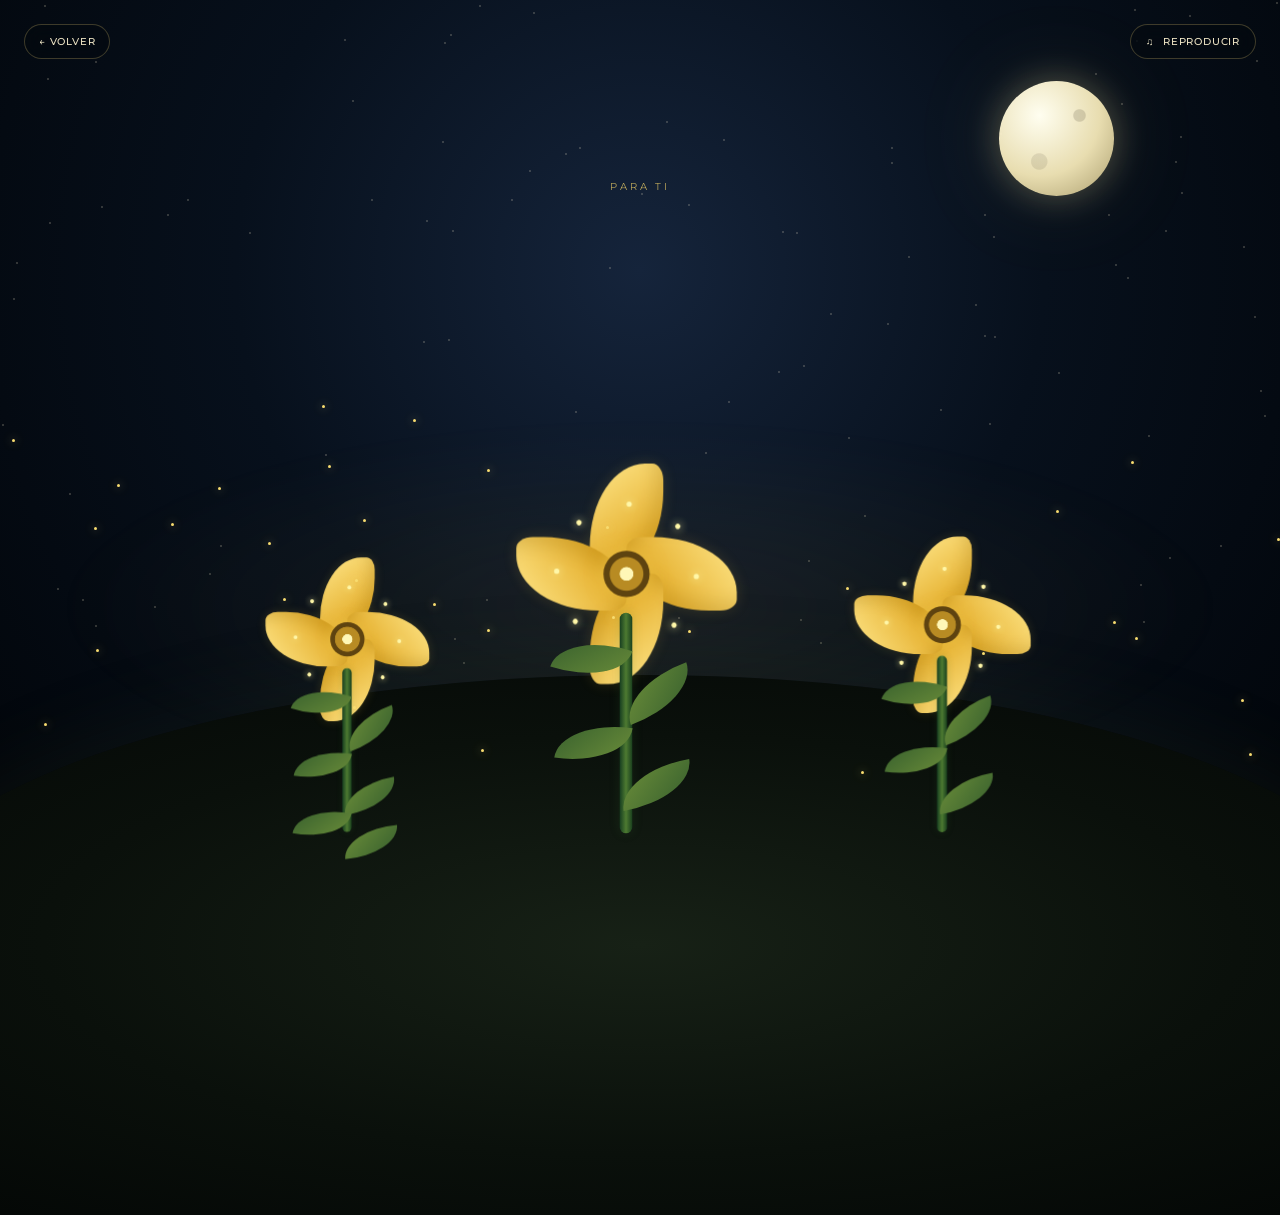
==== flower.html @ 6713e436 "vamos por todo" ====
<!DOCTYPE html>
<html lang="es">
<head>
  <meta charset="UTF-8">
  <meta name="viewport" content="width=device-width, initial-scale=1.0">
  <title>El jardín ✦</title>
  <link rel="stylesheet" href="css/main.css">
</head>
<body class="garden-page">
  <audio id="audio" src="sound/Stars.mp3" preload="auto"></audio>
  <div class="sky" aria-hidden="true">
    <div class="moon"><span></span></div>
    <div class="stars" id="stars"></div>
    <div class="shooting-stars" id="shootingStars"></div>
  </div>
  <div class="glow-haze"></div>
  <div class="particles" id="particles"></div>

  <button class="music-toggle" id="musicToggle" type="button" aria-label="Reproducir música">♫ <span>reproducir</span></button>
  <a class="back-button" href="index.html">← volver</a>

  <section class="message-layer" aria-live="polite">
    <p class="message-kicker" id="messageKicker">para ti</p>
    <div id="lyrics"></div>
  </section>

  <h1 class="titulo"> Bienvenda y ponte comoda.</h1>

  <div class="flowers">
    <div class="flower flower--1">
      <div class="flower__leafs flower__leafs--1">
        <div class="flower__leaf flower__leaf--1"></div><div class="flower__leaf flower__leaf--2"></div><div class="flower__leaf flower__leaf--3"></div><div class="flower__leaf flower__leaf--4"></div>
        <div class="flower__white-circle"></div>
        <div class="flower__light flower__light--1"></div><div class="flower__light flower__light--2"></div><div class="flower__light flower__light--3"></div><div class="flower__light flower__light--4"></div><div class="flower__light flower__light--5"></div><div class="flower__light flower__light--6"></div><div class="flower__light flower__light--7"></div><div class="flower__light flower__light--8"></div>
      </div>
      <div class="flower__line"><div class="flower__line__leaf flower__line__leaf--1"></div><div class="flower__line__leaf flower__line__leaf--2"></div><div class="flower__line__leaf flower__line__leaf--3"></div><div class="flower__line__leaf flower__line__leaf--4"></div><div class="flower__line__leaf flower__line__leaf--5"></div><div class="flower__line__leaf flower__line__leaf--6"></div></div>
    </div>
    <div class="flower flower--2">
      <div class="flower__leafs flower__leafs--2">
        <div class="flower__leaf flower__leaf--1"></div><div class="flower__leaf flower__leaf--2"></div><div class="flower__leaf flower__leaf--3"></div><div class="flower__leaf flower__leaf--4"></div><div class="flower__white-circle"></div>
        <div class="flower__light flower__light--1"></div><div class="flower__light flower__light--2"></div><div class="flower__light flower__light--3"></div><div class="flower__light flower__light--4"></div><div class="flower__light flower__light--5"></div><div class="flower__light flower__light--6"></div><div class="flower__light flower__light--7"></div><div class="flower__light flower__light--8"></div>
      </div>
      <div class="flower__line"><div class="flower__line__leaf flower__line__leaf--1"></div><div class="flower__line__leaf flower__line__leaf--2"></div><div class="flower__line__leaf flower__line__leaf--3"></div><div class="flower__line__leaf flower__line__leaf--4"></div></div>
    </div>
    <div class="flower flower--3">
      <div class="flower__leafs flower__leafs--3">
        <div class="flower__leaf flower__leaf--1"></div><div class="flower__leaf flower__leaf--2"></div><div class="flower__leaf flower__leaf--3"></div><div class="flower__leaf flower__leaf--4"></div><div class="flower__white-circle"></div>
        <div class="flower__light flower__light--1"></div><div class="flower__light flower__light--2"></div><div class="flower__light flower__light--3"></div><div class="flower__light flower__light--4"></div><div class="flower__light flower__light--5"></div><div class="flower__light flower__light--6"></div><div class="flower__light flower__light--7"></div><div class="flower__light flower__light--8"></div>
      </div>
      <div class="flower__line"><div class="flower__line__leaf flower__line__leaf--1"></div><div class="flower__line__leaf flower__line__leaf--2"></div><div class="flower__line__leaf flower__line__leaf--3"></div><div class="flower__line__leaf flower__line__leaf--4"></div></div>
    </div>
  </div>

  <div class="ground"></div>
  <div class="ending" id="ending"><span>¿Pensaste que ya había terminado?</span><strong>Todavía falta una cosa.</strong><button id="restart" type="button">volver a vivirlo ✦</button></div>
  <div class="ending" id="ending"><span>Volver al inicio</span><button id="restart" type="button" href="index.html">volver al inicio ✦</button></div>
  <script src="js/anim.js"></script>
</body>
</html>
---- css/main.css ----
@import url('https://fonts.googleapis.com/css2?family=Cormorant+Garamond:wght@400;500;600&family=Montserrat:wght@300;400;500;600&display=swap');

*{box-sizing:border-box}html,body{margin:0;min-height:100%;font-family:Montserrat,sans-serif}body{overflow:hidden}a{text-decoration:none}

/* Entrada */
.landing{min-height:100vh;display:grid;place-items:center;background:radial-gradient(circle at 50% 45%,#17243c 0,#090f1d 38%,#03060d 78%);color:#f8f4df;position:relative;overflow:hidden}.landing:before{content:"";position:absolute;inset:-20%;background:radial-gradient(circle,rgba(255,216,101,.09),transparent 32%);animation:breath 7s ease-in-out infinite}.landing-stars{position:absolute;inset:0}.landing-stars i{position:absolute;width:2px;height:2px;border-radius:50%;background:#fff7c8;opacity:.15;animation:twinkle 3s ease-in-out infinite}.landing-card{position:relative;text-align:center;padding:50px 32px;max-width:700px;z-index:2}.eyebrow{letter-spacing:.32em;font-size:11px;color:#e8ca70;margin:0 0 22px}.landing h1{font:500 clamp(80px,14vw,150px)/.8 'Cormorant Garamond',serif;margin:0 0 25px;text-shadow:0 0 40px rgba(255,218,113,.12)}.landing h1 span{color:#e6c45d}.landing-copy{font:400 18px/1.8 'Cormorant Garamond',serif;color:#d7d7d2;margin:0 0 36px}.start-button{display:inline-flex;gap:30px;align-items:center;padding:15px 22px;border:1px solid rgba(238,209,112,.4);border-radius:999px;color:#fff7dc;background:rgba(255,255,255,.035);backdrop-filter:blur(10px);transition:.35s}.start-button:hover{transform:translateY(-3px);border-color:#eed170;box-shadow:0 12px 45px rgba(235,194,82,.15)}.arrow{font-size:20px}.hint{font-size:10px;letter-spacing:.15em;color:#7f8798;margin-top:22px}

/* Jardín */
.garden-page{background:#02060b;color:#fff;position:relative;min-height:100vh}.sky{position:absolute;inset:0;background:radial-gradient(circle at 50% 30%,#15243b 0,#07101c 45%,#010408 100%);overflow:hidden}.moon{position:absolute;width:115px;height:115px;right:13%;top:9%;border-radius:50%;background:radial-gradient(circle at 35% 30%,#fffef0,#e8ddb0 55%,#a99c6c);box-shadow:0 0 35px rgba(244,230,163,.3),0 0 100px rgba(242,216,121,.12)}.moon:after{content:"";position:absolute;inset:0;border-radius:50%;background:radial-gradient(circle at 70% 30%,rgba(70,63,44,.18) 0 5%,transparent 6%),radial-gradient(circle at 35% 70%,rgba(70,63,44,.12) 0 7%,transparent 8%)}.stars{position:absolute;inset:0}.stars i{position:absolute;width:2px;height:2px;border-radius:50%;background:#fff9d8;opacity:.25;animation:twinkle var(--twinkle) ease-in-out infinite}.shooting-stars i{position:absolute;width:100px;height:1px;background:linear-gradient(90deg,transparent,#fff6c4,transparent);transform:rotate(35deg);animation:shoot 1.4s ease-out forwards}.glow-haze{position:absolute;left:0;right:0;bottom:10%;height:45%;background:radial-gradient(ellipse at center,rgba(229,188,70,.08),transparent 65%);filter:blur(12px);pointer-events:none}.ground{position:absolute;bottom:-35vh;left:-10%;width:120%;height:60vh;border-radius:50% 50% 0 0;background:radial-gradient(ellipse at center,#172116 0,#0a100b 55%,#030605 100%);box-shadow:0 -20px 80px rgba(110,132,56,.08)}

.flowers{position:absolute;left:50%;bottom:8vh;width:min(900px,100vw);height:62vh;transform:translateX(-50%);z-index:4}.flower{position:absolute;bottom:0;width:170px;height:330px;transform-origin:bottom center;animation:sway 5s ease-in-out infinite}.flower--1{left:8%;transform:scale(.78);animation-delay:-1.5s}.flower--2{left:39%;transform:scale(1.05);z-index:2}.flower--3{right:7%;transform:scale(.84);animation-delay:-3s}.flower__leafs{position:absolute;top:20px;left:50%;width:135px;height:135px;transform:translateX(-50%);animation:bloom 2.8s cubic-bezier(.2,.9,.3,1) both}.flower__leaf{position:absolute;left:50%;top:50%;width:70px;height:105px;background:linear-gradient(145deg,#ffe78b,#e4ad29 75%);border-radius:75% 15% 75% 15%;transform-origin:bottom center;box-shadow:inset -8px -10px 15px rgba(114,75,0,.14),0 0 14px rgba(244,201,72,.15)}.flower__leaf--1{transform:translate(-50%,-100%) rotate(0)}.flower__leaf--2{transform:translate(-50%,-100%) rotate(90deg)}.flower__leaf--3{transform:translate(-50%,-100%) rotate(180deg)}.flower__leaf--4{transform:translate(-50%,-100%) rotate(270deg)}.flower__white-circle{position:absolute;left:50%;top:50%;width:44px;height:44px;transform:translate(-50%,-50%);border-radius:50%;background:radial-gradient(circle,#fff7b7 0 20%,#b88b23 22% 50%,#5e4310 53%);box-shadow:0 0 16px rgba(255,222,100,.5)}.flower__light{position:absolute;left:50%;top:50%;width:5px;height:5px;border-radius:50%;background:#fff7a8;box-shadow:0 0 8px #fff1a0;transform-origin:0 0}.flower__light--1{transform:rotate(0) translateX(64px)}.flower__light--2{transform:rotate(45deg) translateX(64px)}.flower__light--3{transform:rotate(90deg) translateX(64px)}.flower__light--4{transform:rotate(135deg) translateX(64px)}.flower__light--5{transform:rotate(180deg) translateX(64px)}.flower__light--6{transform:rotate(225deg) translateX(64px)}.flower__light--7{transform:rotate(270deg) translateX(64px)}.flower__light--8{transform:rotate(315deg) translateX(64px)}.flower__line{position:absolute;left:50%;top:125px;width:12px;height:210px;transform:translateX(-50%);border-radius:20px;background:linear-gradient(90deg,#173e20,#4d7a31,#1a401e);box-shadow:0 0 10px rgba(53,110,42,.18)}.flower__line__leaf{position:absolute;width:70px;height:38px;background:linear-gradient(135deg,#355e2d,#6d8f3a);border-radius:100% 0 100% 0}.flower__line__leaf--1{top:25px;right:4px;transform:rotate(18deg)}.flower__line__leaf--2{top:58px;left:2px;transform:rotate(160deg)}.flower__line__leaf--3{top:105px;right:2px;transform:rotate(8deg)}.flower__line__leaf--4{top:145px;left:0;transform:rotate(170deg)}.flower__line__leaf--5{top:180px;right:3px;transform:rotate(10deg)}.flower__line__leaf--6{top:204px;left:2px;transform:rotate(175deg)}

.message-layer{position:absolute;left:50%;top:20%;transform:translateX(-50%);width:min(800px,90vw);text-align:center;z-index:8;pointer-events:none}.message-kicker{font-size:10px;letter-spacing:.28em;text-transform:uppercase;color:#e5c865;margin:0 0 14px;opacity:.8}#lyrics{font:500 clamp(28px,4vw,50px)/1.15 'Cormorant Garamond',serif;color:#fff8dd;text-shadow:0 4px 35px rgba(0,0,0,.8);transition:opacity .2s,transform .2s}.titulo{position:absolute;z-index:8;left:50%;top:8%;transform:translateX(-50%);font:500 clamp(24px,4vw,44px)/1.1 'Cormorant Garamond',serif;color:#f9e8a1;opacity:1;animation:titleOut 3s 9s forwards;text-align:center;width:90%;text-shadow:0 0 30px rgba(239,197,81,.15)}.music-toggle,.back-button{position:absolute;z-index:20;border:1px solid rgba(239,211,122,.25);background:rgba(4,8,13,.4);color:#eee5c5;backdrop-filter:blur(10px);font:500 10px Montserrat,sans-serif;letter-spacing:.08em;text-transform:uppercase}.music-toggle{right:24px;top:24px;border-radius:999px;padding:10px 15px;cursor:pointer}.music-toggle span{margin-left:5px}.back-button{left:24px;top:24px;border-radius:999px;padding:10px 14px}.particles{position:absolute;inset:0;z-index:5;pointer-events:none}.particles i{position:absolute;width:3px;height:3px;border-radius:50%;background:#f8dc70;box-shadow:0 0 8px rgba(255,223,113,.7);animation:floatUp var(--duration) linear infinite}.ending{position:absolute;inset:0;z-index:30;display:flex;flex-direction:column;justify-content:center;align-items:center;text-align:center;background:rgba(1,4,7,.88);backdrop-filter:blur(7px);opacity:0;visibility:hidden;transition:1s}.ending.show{opacity:1;visibility:visible}.ending span{font:400 clamp(24px,4vw,42px) 'Cormorant Garamond',serif;color:#dedbc9}.ending strong{font:500 clamp(30px,5vw,56px) 'Cormorant Garamond',serif;color:#f0d06a;margin-top:12px}.ending button{margin-top:30px;padding:13px 20px;border:1px solid rgba(240,208,106,.4);border-radius:999px;background:transparent;color:#f4edcf;cursor:pointer}

@keyframes twinkle{0%,100%{opacity:.12;transform:scale(.8)}50%{opacity:.9;transform:scale(1.4)}}@keyframes breath{0%,100%{transform:scale(.9);opacity:.6}50%{transform:scale(1.1);opacity:1}}@keyframes bloom{0%{opacity:0;transform:translateX(-50%) scale(.05) rotate(-20deg)}70%{transform:translateX(-50%) scale(1.08) rotate(4deg)}100%{opacity:1;transform:translateX(-50%) scale(1) rotate(0)}}@keyframes sway{0%,100%{rotate:-1deg}50%{rotate:1.5deg}}@keyframes floatUp{0%{transform:translate3d(0,30px,0);opacity:0}15%{opacity:.7}100%{transform:translate3d(var(--drift),-45vh,0);opacity:0}}@keyframes shoot{0%{opacity:0;transform:translate(0,0) rotate(35deg)}20%{opacity:1}100%{opacity:0;transform:translate(-180px,150px) rotate(35deg)}}@keyframes titleOut{to{opacity:0;transform:translate(-50%,-12px)}}
@media(max-width:650px){.moon{width:75px;height:75px;right:10%;top:10%}.flowers{bottom:5vh;height:55vh}.flower{width:120px;height:270px}.flower--1{left:-4%;transform:scale(.65)}.flower--2{left:32%;transform:scale(.82)}.flower--3{right:-6%;transform:scale(.68)}.flower__leafs{transform:translateX(-50%) scale(.8)}.flower__line{top:115px;height:170px}.message-layer{top:25%}.music-toggle span{display:none}.back-button{left:12px;top:14px}.music-toggle{right:12px;top:14px}.titulo{top:12%;font-size:26px}}
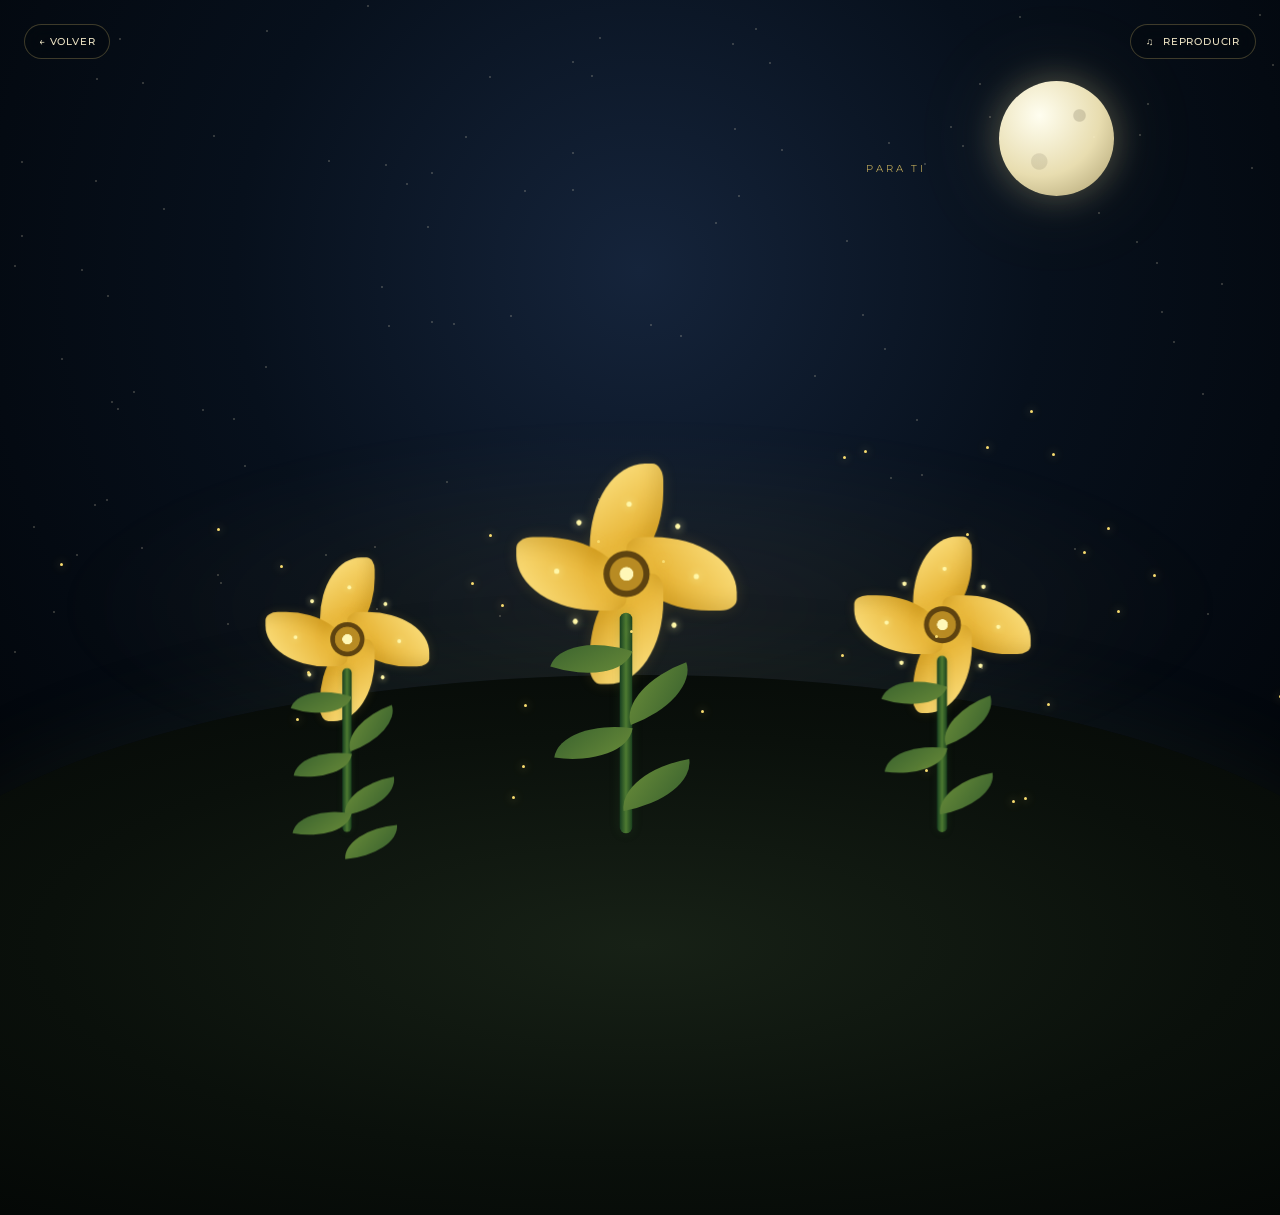
==== commit c910f4f4: "vamos 1.1" ====
--- a/flower.html
+++ b/flower.html
@@ -54,6 +54,7 @@
   <div class="ground"></div>
   <div class="ending" id="ending"><span>¿Pensaste que ya había terminado?</span><strong>Todavía falta una cosa.</strong><button id="restart" type="button">volver a vivirlo ✦</button></div>
   <div class="ending" id="ending"><span>Volver al inicio</span><button id="restart" type="button" href="index.html">volver al inicio ✦</button></div>
+  <div class="ending" id="ending"><span>Siguiente</span><button id="restart" type="button" href="index.html">siguiente ✦ </button></div>
   <script src="js/anim.js"></script>
 </body>
 </html>
--- a/css/main.css
+++ b/css/main.css
@@ -3,14 +3,90 @@
 *{box-sizing:border-box}html,body{margin:0;min-height:100%;font-family:Montserrat,sans-serif}body{overflow:hidden}a{text-decoration:none}
 
 /* Entrada */
-.landing{min-height:100vh;display:grid;place-items:center;background:radial-gradient(circle at 50% 45%,#17243c 0,#090f1d 38%,#03060d 78%);color:#f8f4df;position:relative;overflow:hidden}.landing:before{content:"";position:absolute;inset:-20%;background:radial-gradient(circle,rgba(255,216,101,.09),transparent 32%);animation:breath 7s ease-in-out infinite}.landing-stars{position:absolute;inset:0}.landing-stars i{position:absolute;width:2px;height:2px;border-radius:50%;background:#fff7c8;opacity:.15;animation:twinkle 3s ease-in-out infinite}.landing-card{position:relative;text-align:center;padding:50px 32px;max-width:700px;z-index:2}.eyebrow{letter-spacing:.32em;font-size:11px;color:#e8ca70;margin:0 0 22px}.landing h1{font:500 clamp(80px,14vw,150px)/.8 'Cormorant Garamond',serif;margin:0 0 25px;text-shadow:0 0 40px rgba(255,218,113,.12)}.landing h1 span{color:#e6c45d}.landing-copy{font:400 18px/1.8 'Cormorant Garamond',serif;color:#d7d7d2;margin:0 0 36px}.start-button{display:inline-flex;gap:30px;align-items:center;padding:15px 22px;border:1px solid rgba(238,209,112,.4);border-radius:999px;color:#fff7dc;background:rgba(255,255,255,.035);backdrop-filter:blur(10px);transition:.35s}.start-button:hover{transform:translateY(-3px);border-color:#eed170;box-shadow:0 12px 45px rgba(235,194,82,.15)}.arrow{font-size:20px}.hint{font-size:10px;letter-spacing:.15em;color:#7f8798;margin-top:22px}
+.landing{min-height:100vh;display:grid;place-items:center;background:radial-gradient(circle at 50% 45%,#17243c 0,#090f1d 38%,#03060d 78%);color:#f8f4df;position:relative;overflow:hidden}
+.landing:before{content:"";position:absolute;inset:-20%;background:radial-gradient(circle,rgba(255,216,101,.09),transparent 32%);animation:breath 7s ease-in-out infinite}
+.landing-stars{position:absolute;inset:0}
+.landing-stars i{position:absolute;width:2px;height:2px;border-radius:50%;background:#fff7c8;opacity:.15;animation:twinkle 3s ease-in-out infinite}
+.landing-card{position:relative;text-align:center;padding:50px 32px;max-width:700px;z-index:2}.eyebrow{letter-spacing:.32em;font-size:11px;color:#e8ca70;margin:0 0 22px}
+.landing h1{font:500 clamp(80px,14vw,150px)/.8 'Cormorant Garamond',serif;margin:0 0 25px;text-shadow:0 0 40px rgba(255,218,113,.12)}
+.landing h1 span{color:#e6c45d}.landing-copy{font:400 18px/1.8 'Cormorant Garamond',serif;color:#d7d7d2;margin:0 0 36px}
+.start-button{display:inline-flex;gap:30px;align-items:center;padding:15px 22px;border:1px solid rgba(238,209,112,.4);border-radius:999px;color:#fff7dc;background:rgba(255,255,255,.035);backdrop-filter:blur(10px);transition:.35s}
+.start-button:hover{transform:translateY(-3px);border-color:#eed170;box-shadow:0 12px 45px rgba(235,194,82,.15)}
+.arrow{font-size:20px}
+.hint{font-size:10px;letter-spacing:.15em;color:#7f8798;margin-top:22px}
 
 /* Jardín */
-.garden-page{background:#02060b;color:#fff;position:relative;min-height:100vh}.sky{position:absolute;inset:0;background:radial-gradient(circle at 50% 30%,#15243b 0,#07101c 45%,#010408 100%);overflow:hidden}.moon{position:absolute;width:115px;height:115px;right:13%;top:9%;border-radius:50%;background:radial-gradient(circle at 35% 30%,#fffef0,#e8ddb0 55%,#a99c6c);box-shadow:0 0 35px rgba(244,230,163,.3),0 0 100px rgba(242,216,121,.12)}.moon:after{content:"";position:absolute;inset:0;border-radius:50%;background:radial-gradient(circle at 70% 30%,rgba(70,63,44,.18) 0 5%,transparent 6%),radial-gradient(circle at 35% 70%,rgba(70,63,44,.12) 0 7%,transparent 8%)}.stars{position:absolute;inset:0}.stars i{position:absolute;width:2px;height:2px;border-radius:50%;background:#fff9d8;opacity:.25;animation:twinkle var(--twinkle) ease-in-out infinite}.shooting-stars i{position:absolute;width:100px;height:1px;background:linear-gradient(90deg,transparent,#fff6c4,transparent);transform:rotate(35deg);animation:shoot 1.4s ease-out forwards}.glow-haze{position:absolute;left:0;right:0;bottom:10%;height:45%;background:radial-gradient(ellipse at center,rgba(229,188,70,.08),transparent 65%);filter:blur(12px);pointer-events:none}.ground{position:absolute;bottom:-35vh;left:-10%;width:120%;height:60vh;border-radius:50% 50% 0 0;background:radial-gradient(ellipse at center,#172116 0,#0a100b 55%,#030605 100%);box-shadow:0 -20px 80px rgba(110,132,56,.08)}
+.garden-page{background:#02060b;color:#fff;position:relative;min-height:100vh}
+.sky{position:absolute;inset:0;background:radial-gradient(circle at 50% 30%,#15243b 0,#07101c 45%,#010408 100%);overflow:hidden}
+.moon{position:absolute;width:115px;height:115px;right:13%;top:9%;border-radius:50%;background:radial-gradient(circle at 35% 30%,#fffef0,#e8ddb0 55%,#a99c6c);box-shadow:0 0 35px rgba(244,230,163,.3),0 0 100px rgba(242,216,121,.12)}
+.moon:after{content:"";position:absolute;inset:0;border-radius:50%;background:radial-gradient(circle at 70% 30%,rgba(70,63,44,.18) 0 5%,transparent 6%),radial-gradient(circle at 35% 70%,rgba(70,63,44,.12) 0 7%,transparent 8%)}
+.stars{position:absolute;inset:0}
+.stars i{position:absolute;width:2px;height:2px;border-radius:50%;background:#fff9d8;opacity:.25;animation:twinkle var(--twinkle) ease-in-out infinite}
+.shooting-stars i{position:absolute;width:100px;height:1px;background:linear-gradient(90deg,transparent,#fff6c4,transparent);transform:rotate(35deg);animation:shoot 1.4s ease-out forwards}
+.glow-haze{position:absolute;left:0;right:0;bottom:10%;height:45%;background:radial-gradient(ellipse at center,rgba(229,188,70,.08),transparent 65%);filter:blur(12px);pointer-events:none}
+.ground{position:absolute;bottom:-35vh;left:-10%;width:120%;height:60vh;border-radius:50% 50% 0 0;background:radial-gradient(ellipse at center,#172116 0,#0a100b 55%,#030605 100%);box-shadow:0 -20px 80px rgba(110,132,56,.08)}
 
-.flowers{position:absolute;left:50%;bottom:8vh;width:min(900px,100vw);height:62vh;transform:translateX(-50%);z-index:4}.flower{position:absolute;bottom:0;width:170px;height:330px;transform-origin:bottom center;animation:sway 5s ease-in-out infinite}.flower--1{left:8%;transform:scale(.78);animation-delay:-1.5s}.flower--2{left:39%;transform:scale(1.05);z-index:2}.flower--3{right:7%;transform:scale(.84);animation-delay:-3s}.flower__leafs{position:absolute;top:20px;left:50%;width:135px;height:135px;transform:translateX(-50%);animation:bloom 2.8s cubic-bezier(.2,.9,.3,1) both}.flower__leaf{position:absolute;left:50%;top:50%;width:70px;height:105px;background:linear-gradient(145deg,#ffe78b,#e4ad29 75%);border-radius:75% 15% 75% 15%;transform-origin:bottom center;box-shadow:inset -8px -10px 15px rgba(114,75,0,.14),0 0 14px rgba(244,201,72,.15)}.flower__leaf--1{transform:translate(-50%,-100%) rotate(0)}.flower__leaf--2{transform:translate(-50%,-100%) rotate(90deg)}.flower__leaf--3{transform:translate(-50%,-100%) rotate(180deg)}.flower__leaf--4{transform:translate(-50%,-100%) rotate(270deg)}.flower__white-circle{position:absolute;left:50%;top:50%;width:44px;height:44px;transform:translate(-50%,-50%);border-radius:50%;background:radial-gradient(circle,#fff7b7 0 20%,#b88b23 22% 50%,#5e4310 53%);box-shadow:0 0 16px rgba(255,222,100,.5)}.flower__light{position:absolute;left:50%;top:50%;width:5px;height:5px;border-radius:50%;background:#fff7a8;box-shadow:0 0 8px #fff1a0;transform-origin:0 0}.flower__light--1{transform:rotate(0) translateX(64px)}.flower__light--2{transform:rotate(45deg) translateX(64px)}.flower__light--3{transform:rotate(90deg) translateX(64px)}.flower__light--4{transform:rotate(135deg) translateX(64px)}.flower__light--5{transform:rotate(180deg) translateX(64px)}.flower__light--6{transform:rotate(225deg) translateX(64px)}.flower__light--7{transform:rotate(270deg) translateX(64px)}.flower__light--8{transform:rotate(315deg) translateX(64px)}.flower__line{position:absolute;left:50%;top:125px;width:12px;height:210px;transform:translateX(-50%);border-radius:20px;background:linear-gradient(90deg,#173e20,#4d7a31,#1a401e);box-shadow:0 0 10px rgba(53,110,42,.18)}.flower__line__leaf{position:absolute;width:70px;height:38px;background:linear-gradient(135deg,#355e2d,#6d8f3a);border-radius:100% 0 100% 0}.flower__line__leaf--1{top:25px;right:4px;transform:rotate(18deg)}.flower__line__leaf--2{top:58px;left:2px;transform:rotate(160deg)}.flower__line__leaf--3{top:105px;right:2px;transform:rotate(8deg)}.flower__line__leaf--4{top:145px;left:0;transform:rotate(170deg)}.flower__line__leaf--5{top:180px;right:3px;transform:rotate(10deg)}.flower__line__leaf--6{top:204px;left:2px;transform:rotate(175deg)}
+.flowers{position:absolute;left:50%;bottom:8vh;width:min(900px,100vw);height:62vh;transform:translateX(-50%);z-index:4}
+.flower{position:absolute;bottom:0;width:170px;height:330px;transform-origin:bottom center;animation:sway 5s ease-in-out infinite}
+.flower--1{left:8%;transform:scale(.78);animation-delay:-1.5s}
+.flower--2{left:39%;transform:scale(1.05);z-index:2}
+.flower--3{right:7%;transform:scale(.84);animation-delay:-3s}
+.flower__leafs{position:absolute;top:20px;left:50%;width:135px;height:135px;transform:translateX(-50%);animation:bloom 2.8s cubic-bezier(.2,.9,.3,1) both}
+.flower__leaf{position:absolute;left:50%;top:50%;width:70px;height:105px;background:linear-gradient(145deg,#ffe78b,#e4ad29 75%);border-radius:75% 15% 75% 15%;transform-origin:bottom center;box-shadow:inset -8px -10px 15px rgba(114,75,0,.14),0 0 14px rgba(244,201,72,.15)}
+.flower__leaf--1{transform:translate(-50%,-100%) rotate(0)}
+.flower__leaf--2{transform:translate(-50%,-100%) rotate(90deg)}
+.flower__leaf--3{transform:translate(-50%,-100%) rotate(180deg)}
+.flower__leaf--4{transform:translate(-50%,-100%) rotate(270deg)}
+.flower__white-circle{position:absolute;left:50%;top:50%;width:44px;height:44px;transform:translate(-50%,-50%);border-radius:50%;background:radial-gradient(circle,#fff7b7 0 20%,#b88b23 22% 50%,#5e4310 53%);box-shadow:0 0 16px rgba(255,222,100,.5)}
+.flower__light{position:absolute;left:50%;top:50%;width:5px;height:5px;border-radius:50%;background:#fff7a8;box-shadow:0 0 8px #fff1a0;transform-origin:0 0}
+.flower__light--1{transform:rotate(0) translateX(64px)}
+.flower__light--2{transform:rotate(45deg) translateX(64px)}
+.flower__light--3{transform:rotate(90deg) translateX(64px)}
+.flower__light--4{transform:rotate(135deg) translateX(64px)}
+.flower__light--5{transform:rotate(180deg) translateX(64px)}
+.flower__light--6{transform:rotate(225deg) translateX(64px)}
+.flower__light--7{transform:rotate(270deg) translateX(64px)}
+.flower__light--8{transform:rotate(315deg) translateX(64px)}
+.flower__line{position:absolute;left:50%;top:125px;width:12px;height:210px;transform:translateX(-50%);border-radius:20px;background:linear-gradient(90deg,#173e20,#4d7a31,#1a401e);box-shadow:0 0 10px rgba(53,110,42,.18)}
+.flower__line__leaf{position:absolute;width:70px;height:38px;background:linear-gradient(135deg,#355e2d,#6d8f3a);border-radius:100% 0 100% 0}
+.flower__line__leaf--1{top:25px;right:4px;transform:rotate(18deg)}.flower__line__leaf--2{top:58px;left:2px;transform:rotate(160deg)}
+.flower__line__leaf--3{top:105px;right:2px;transform:rotate(8deg)}.flower__line__leaf--4{top:145px;left:0;transform:rotate(170deg)}
+.flower__line__leaf--5{top:180px;right:3px;transform:rotate(10deg)}.flower__line__leaf--6{top:204px;left:2px;transform:rotate(175deg)}
 
-.message-layer{position:absolute;left:50%;top:20%;transform:translateX(-50%);width:min(800px,90vw);text-align:center;z-index:8;pointer-events:none}.message-kicker{font-size:10px;letter-spacing:.28em;text-transform:uppercase;color:#e5c865;margin:0 0 14px;opacity:.8}#lyrics{font:500 clamp(28px,4vw,50px)/1.15 'Cormorant Garamond',serif;color:#fff8dd;text-shadow:0 4px 35px rgba(0,0,0,.8);transition:opacity .2s,transform .2s}.titulo{position:absolute;z-index:8;left:50%;top:8%;transform:translateX(-50%);font:500 clamp(24px,4vw,44px)/1.1 'Cormorant Garamond',serif;color:#f9e8a1;opacity:1;animation:titleOut 3s 9s forwards;text-align:center;width:90%;text-shadow:0 0 30px rgba(239,197,81,.15)}.music-toggle,.back-button{position:absolute;z-index:20;border:1px solid rgba(239,211,122,.25);background:rgba(4,8,13,.4);color:#eee5c5;backdrop-filter:blur(10px);font:500 10px Montserrat,sans-serif;letter-spacing:.08em;text-transform:uppercase}.music-toggle{right:24px;top:24px;border-radius:999px;padding:10px 15px;cursor:pointer}.music-toggle span{margin-left:5px}.back-button{left:24px;top:24px;border-radius:999px;padding:10px 14px}.particles{position:absolute;inset:0;z-index:5;pointer-events:none}.particles i{position:absolute;width:3px;height:3px;border-radius:50%;background:#f8dc70;box-shadow:0 0 8px rgba(255,223,113,.7);animation:floatUp var(--duration) linear infinite}.ending{position:absolute;inset:0;z-index:30;display:flex;flex-direction:column;justify-content:center;align-items:center;text-align:center;background:rgba(1,4,7,.88);backdrop-filter:blur(7px);opacity:0;visibility:hidden;transition:1s}.ending.show{opacity:1;visibility:visible}.ending span{font:400 clamp(24px,4vw,42px) 'Cormorant Garamond',serif;color:#dedbc9}.ending strong{font:500 clamp(30px,5vw,56px) 'Cormorant Garamond',serif;color:#f0d06a;margin-top:12px}.ending button{margin-top:30px;padding:13px 20px;border:1px solid rgba(240,208,106,.4);border-radius:999px;background:transparent;color:#f4edcf;cursor:pointer}
+.message-layer{position:absolute;left:70%;top:18%;transform:translateX(-50%);width:min(800px,90vw);text-align:center;z-index:8;pointer-events:none}
 
-@keyframes twinkle{0%,100%{opacity:.12;transform:scale(.8)}50%{opacity:.9;transform:scale(1.4)}}@keyframes breath{0%,100%{transform:scale(.9);opacity:.6}50%{transform:scale(1.1);opacity:1}}@keyframes bloom{0%{opacity:0;transform:translateX(-50%) scale(.05) rotate(-20deg)}70%{transform:translateX(-50%) scale(1.08) rotate(4deg)}100%{opacity:1;transform:translateX(-50%) scale(1) rotate(0)}}@keyframes sway{0%,100%{rotate:-1deg}50%{rotate:1.5deg}}@keyframes floatUp{0%{transform:translate3d(0,30px,0);opacity:0}15%{opacity:.7}100%{transform:translate3d(var(--drift),-45vh,0);opacity:0}}@keyframes shoot{0%{opacity:0;transform:translate(0,0) rotate(35deg)}20%{opacity:1}100%{opacity:0;transform:translate(-180px,150px) rotate(35deg)}}@keyframes titleOut{to{opacity:0;transform:translate(-50%,-12px)}}
-@media(max-width:650px){.moon{width:75px;height:75px;right:10%;top:10%}.flowers{bottom:5vh;height:55vh}.flower{width:120px;height:270px}.flower--1{left:-4%;transform:scale(.65)}.flower--2{left:32%;transform:scale(.82)}.flower--3{right:-6%;transform:scale(.68)}.flower__leafs{transform:translateX(-50%) scale(.8)}.flower__line{top:115px;height:170px}.message-layer{top:25%}.music-toggle span{display:none}.back-button{left:12px;top:14px}.music-toggle{right:12px;top:14px}.titulo{top:12%;font-size:26px}}
+.message-kicker{font-size:10px;letter-spacing:.28em;text-transform:uppercase;color:#e5c865;margin:0 0 14px;opacity:.8}
+
+#lyrics{font:500 clamp(28px,4vw,50px)/1.15 'Cormorant Garamond',serif;color:#fff8dd;text-shadow:0 4px 35px rgba(0,0,0,.8);transition:opacity .2s,transform .2s}
+
+.titulo{position:absolute;z-index:8;left:50%;top:8%;transform:translateX(-50%);font:500 clamp(24px,4vw,44px)/1.1 'Cormorant Garamond',serif;color:#f9e8a1;opacity:1;animation:titleOut 3s 9s forwards;text-align:center;width:90%;text-shadow:0 0 30px rgba(239,197,81,.15)}
+
+.music-toggle,.back-button{position:absolute;z-index:20;border:1px solid rgba(239,211,122,.25);background:rgba(4,8,13,.4);color:#eee5c5;backdrop-filter:blur(10px);font:500 10px Montserrat,sans-serif;letter-spacing:.08em;text-transform:uppercase}.music-toggle{right:24px;top:24px;border-radius:999px;padding:10px 15px;cursor:pointer}.music-toggle span{margin-left:5px}.back-button{left:24px;top:24px;border-radius:999px;padding:10px 14px}.particles{position:absolute;inset:0;z-index:5;pointer-events:none}.particles i{position:absolute;width:3px;height:3px;border-radius:50%;background:#f8dc70;box-shadow:0 0 8px rgba(255,223,113,.7);animation:floatUp var(--duration) linear infinite}.ending{position:absolute;inset:0;z-index:30;display:flex;flex-direction:column;justify-content:center;align-items:center;text-align:center;background:rgba(1,4,7,.88);backdrop-filter:blur(7px);opacity:0;visibility:hidden;transition:1s}.ending.show{opacity:1;visibility:visible}.ending span{font:400 clamp(24px,4vw,42px) 'Cormorant Garamond',serif;color:#dedbc9}.ending strong{font:500 clamp(30px,5vw,56px) 'Cormorant Garamond',serif;color:#f0d06a;margin-top:12px}.ending button{margin-top:30px;padding:13px 20px;border:1px solid rgba(240,208,106,.4);border-radius:999px;background:transparent;color:#f4edcf;cursor:pointer}
+
+@keyframes twinkle{0%,100%{opacity:.12;transform:scale(.8)}50%{opacity:.9;transform:scale(1.4)}}
+@keyframes breath{0%,100%{transform:scale(.9);opacity:.6}50%{transform:scale(1.1);opacity:1}}
+@keyframes bloom{0%{opacity:0;transform:translateX(-50%) scale(.05) rotate(-20deg)}70%{transform:translateX(-50%) scale(1.08) rotate(4deg)}100%{opacity:1;transform:translateX(-50%) scale(1) rotate(0)}}
+@keyframes sway{0%,100%{rotate:-1deg}50%{rotate:1.5deg}}
+@keyframes floatUp{0%{transform:translate3d(0,30px,0);opacity:0}15%{opacity:.7}100%{transform:translate3d(var(--drift),-45vh,0);opacity:0}}
+@keyframes shoot{0%{opacity:0;transform:translate(0,0) rotate(35deg)}20%{opacity:1}100%{opacity:0;transform:translate(-180px,150px) rotate(35deg)}}
+@keyframes titleOut{to{opacity:0;transform:translate(-50%,-12px)}}
+
+@media(max-width:650px){.moon{width:75px;height:75px;right:10%;top:10%}
+.flowers{bottom:5vh;height:55vh}.flower{width:120px;height:270px}
+.flower--1{left:-4%;transform:scale(.65)}
+.flower--2{left:32%;transform:scale(.82)}
+.flower--3{right:-6%;transform:scale(.68)}
+.flower__leafs{transform:translateX(-50%) scale(.8)}
+.flower__line{top:115px;height:170px}
+.message-layer{top:25%}
+.music-toggle span{display:none}
+.back-button{left:12px;top:14px}.music-toggle{right:12px;top:14px}.titulo{top:12%;font-size:26px}}
+@media(max-width:650px){.message-layer{top:50%;width:min(92vw,560px);padding:0 8px}
+.moon{width:88px;height:88px;right:8%;top:9%}
+#lyrics{font-size:clamp(24px,7vw,36px);line-height:1.18}
+.flowers{bottom:4vh;height:55vh}.flower--1{left:-3%}
+.flower--2{left:32%}.flower--3{right:-4%}
+.ending-actions{gap:8px;padding:0 14px}
+.ending-actions button,.ending-actions a{padding:11px 14px;font-size:9px}}
+@media(max-width:650px) and (orientation:landscape){.message-layer{top:47%;width:78vw}.moon{width:70px;height:70px;top:6%}.flowers{bottom:-2vh;height:68vh}.titulo{top:5%}}
+@media(prefers-reduced-motion:reduce){.flower,.stars i,.shooting-stars i,.particles i,.titulo{animation-duration:.01ms!important;animation-iteration-count:1!important}.ending-actions button,.ending-actions a{transition:none}}
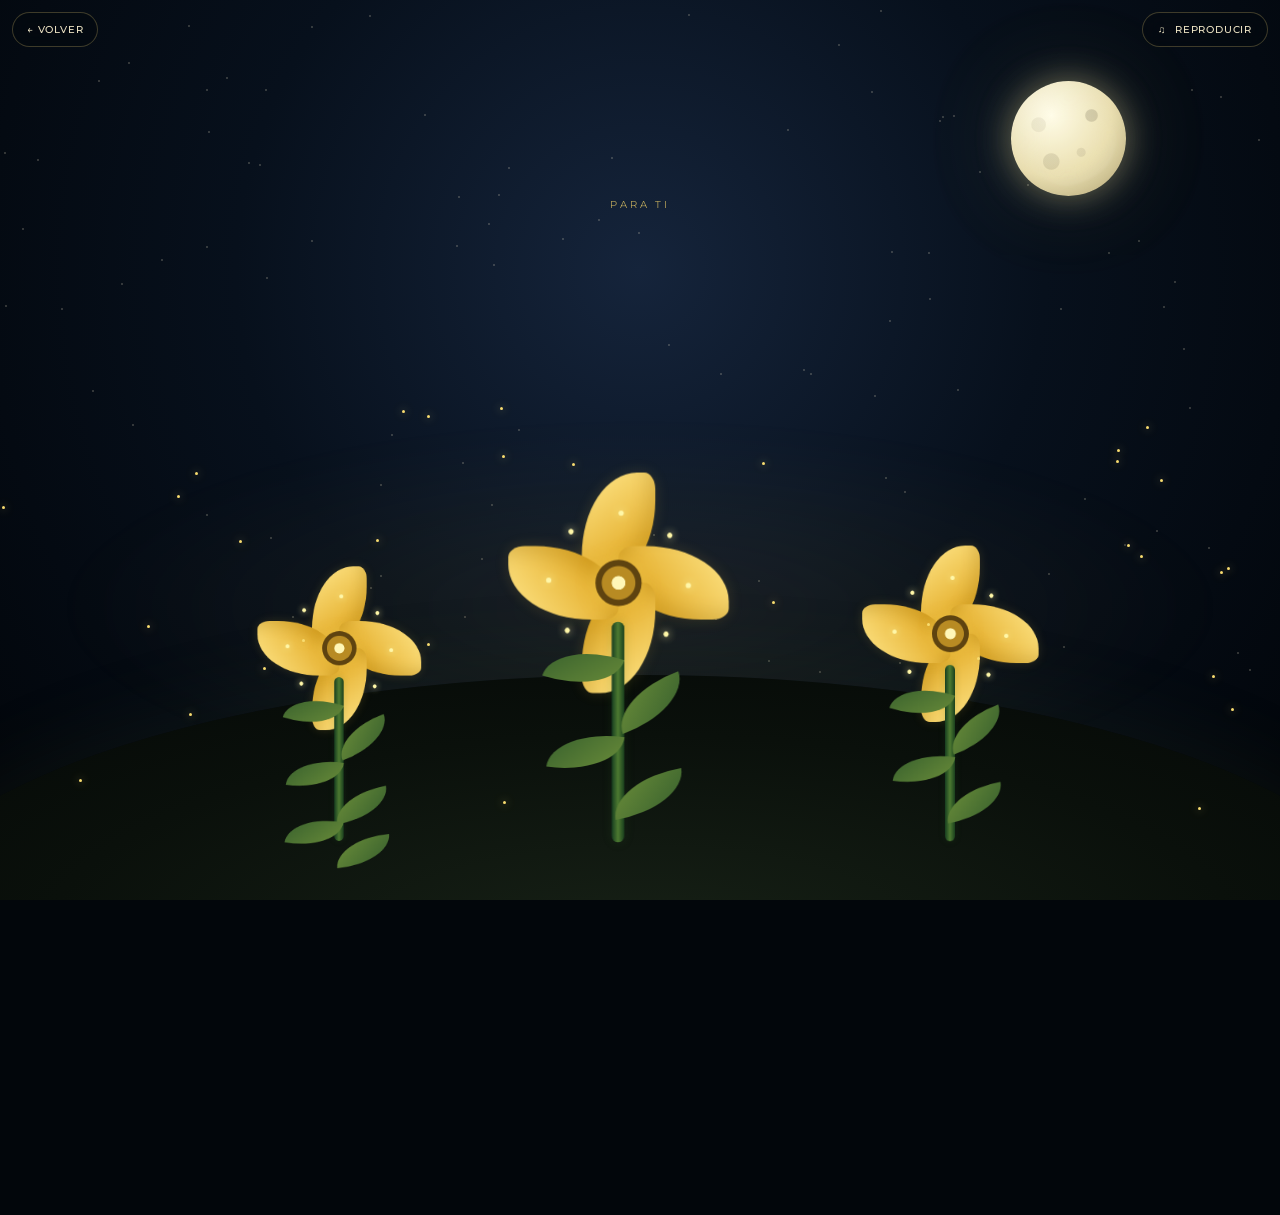
==== commit ed5ca552: "version 2.0" ====
--- a/flower.html
+++ b/flower.html
@@ -52,9 +52,17 @@
   </div>
 
   <div class="ground"></div>
-  <div class="ending" id="ending"><span>¿Pensaste que ya había terminado?</span><strong>Todavía falta una cosa.</strong><button id="restart" type="button">volver a vivirlo ✦</button></div>
-  <div class="ending" id="ending"><span>Volver al inicio</span><button id="restart" type="button" href="index.html">volver al inicio ✦</button></div>
-  <div class="ending" id="ending"><span>Siguiente</span><button id="restart" type="button" href="index.html">siguiente ✦ </button></div>
+
+  <section class="ending" id="ending" aria-hidden="true">
+    <div class="ending-panel">
+      <span>¿Pensaste que ya había terminado?</span>
+      <strong>Todavía falta una cosa.</strong>
+      <div class="ending-actions">
+        <button id="restart" class="ending-button" type="button">volver a vivirlo ✦</button>
+        <a class="ending-button ending-button--primary" href="siguiente.html">siguiente ✦</a>
+      </div>
+    </div>
+  </section>
   <script src="js/anim.js"></script>
 </body>
 </html>
--- a/css/main.css
+++ b/css/main.css
@@ -1,92 +1,969 @@
 @import url('https://fonts.googleapis.com/css2?family=Cormorant+Garamond:wght@400;500;600&family=Montserrat:wght@300;400;500;600&display=swap');
 
-*{box-sizing:border-box}html,body{margin:0;min-height:100%;font-family:Montserrat,sans-serif}body{overflow:hidden}a{text-decoration:none}
-
-/* Entrada */
-.landing{min-height:100vh;display:grid;place-items:center;background:radial-gradient(circle at 50% 45%,#17243c 0,#090f1d 38%,#03060d 78%);color:#f8f4df;position:relative;overflow:hidden}
-.landing:before{content:"";position:absolute;inset:-20%;background:radial-gradient(circle,rgba(255,216,101,.09),transparent 32%);animation:breath 7s ease-in-out infinite}
-.landing-stars{position:absolute;inset:0}
-.landing-stars i{position:absolute;width:2px;height:2px;border-radius:50%;background:#fff7c8;opacity:.15;animation:twinkle 3s ease-in-out infinite}
-.landing-card{position:relative;text-align:center;padding:50px 32px;max-width:700px;z-index:2}.eyebrow{letter-spacing:.32em;font-size:11px;color:#e8ca70;margin:0 0 22px}
-.landing h1{font:500 clamp(80px,14vw,150px)/.8 'Cormorant Garamond',serif;margin:0 0 25px;text-shadow:0 0 40px rgba(255,218,113,.12)}
-.landing h1 span{color:#e6c45d}.landing-copy{font:400 18px/1.8 'Cormorant Garamond',serif;color:#d7d7d2;margin:0 0 36px}
-.start-button{display:inline-flex;gap:30px;align-items:center;padding:15px 22px;border:1px solid rgba(238,209,112,.4);border-radius:999px;color:#fff7dc;background:rgba(255,255,255,.035);backdrop-filter:blur(10px);transition:.35s}
-.start-button:hover{transform:translateY(-3px);border-color:#eed170;box-shadow:0 12px 45px rgba(235,194,82,.15)}
-.arrow{font-size:20px}
-.hint{font-size:10px;letter-spacing:.15em;color:#7f8798;margin-top:22px}
-
-/* Jardín */
-.garden-page{background:#02060b;color:#fff;position:relative;min-height:100vh}
-.sky{position:absolute;inset:0;background:radial-gradient(circle at 50% 30%,#15243b 0,#07101c 45%,#010408 100%);overflow:hidden}
-.moon{position:absolute;width:115px;height:115px;right:13%;top:9%;border-radius:50%;background:radial-gradient(circle at 35% 30%,#fffef0,#e8ddb0 55%,#a99c6c);box-shadow:0 0 35px rgba(244,230,163,.3),0 0 100px rgba(242,216,121,.12)}
-.moon:after{content:"";position:absolute;inset:0;border-radius:50%;background:radial-gradient(circle at 70% 30%,rgba(70,63,44,.18) 0 5%,transparent 6%),radial-gradient(circle at 35% 70%,rgba(70,63,44,.12) 0 7%,transparent 8%)}
-.stars{position:absolute;inset:0}
-.stars i{position:absolute;width:2px;height:2px;border-radius:50%;background:#fff9d8;opacity:.25;animation:twinkle var(--twinkle) ease-in-out infinite}
-.shooting-stars i{position:absolute;width:100px;height:1px;background:linear-gradient(90deg,transparent,#fff6c4,transparent);transform:rotate(35deg);animation:shoot 1.4s ease-out forwards}
-.glow-haze{position:absolute;left:0;right:0;bottom:10%;height:45%;background:radial-gradient(ellipse at center,rgba(229,188,70,.08),transparent 65%);filter:blur(12px);pointer-events:none}
-.ground{position:absolute;bottom:-35vh;left:-10%;width:120%;height:60vh;border-radius:50% 50% 0 0;background:radial-gradient(ellipse at center,#172116 0,#0a100b 55%,#030605 100%);box-shadow:0 -20px 80px rgba(110,132,56,.08)}
-
-.flowers{position:absolute;left:50%;bottom:8vh;width:min(900px,100vw);height:62vh;transform:translateX(-50%);z-index:4}
-.flower{position:absolute;bottom:0;width:170px;height:330px;transform-origin:bottom center;animation:sway 5s ease-in-out infinite}
-.flower--1{left:8%;transform:scale(.78);animation-delay:-1.5s}
-.flower--2{left:39%;transform:scale(1.05);z-index:2}
-.flower--3{right:7%;transform:scale(.84);animation-delay:-3s}
-.flower__leafs{position:absolute;top:20px;left:50%;width:135px;height:135px;transform:translateX(-50%);animation:bloom 2.8s cubic-bezier(.2,.9,.3,1) both}
-.flower__leaf{position:absolute;left:50%;top:50%;width:70px;height:105px;background:linear-gradient(145deg,#ffe78b,#e4ad29 75%);border-radius:75% 15% 75% 15%;transform-origin:bottom center;box-shadow:inset -8px -10px 15px rgba(114,75,0,.14),0 0 14px rgba(244,201,72,.15)}
-.flower__leaf--1{transform:translate(-50%,-100%) rotate(0)}
-.flower__leaf--2{transform:translate(-50%,-100%) rotate(90deg)}
-.flower__leaf--3{transform:translate(-50%,-100%) rotate(180deg)}
-.flower__leaf--4{transform:translate(-50%,-100%) rotate(270deg)}
-.flower__white-circle{position:absolute;left:50%;top:50%;width:44px;height:44px;transform:translate(-50%,-50%);border-radius:50%;background:radial-gradient(circle,#fff7b7 0 20%,#b88b23 22% 50%,#5e4310 53%);box-shadow:0 0 16px rgba(255,222,100,.5)}
-.flower__light{position:absolute;left:50%;top:50%;width:5px;height:5px;border-radius:50%;background:#fff7a8;box-shadow:0 0 8px #fff1a0;transform-origin:0 0}
-.flower__light--1{transform:rotate(0) translateX(64px)}
-.flower__light--2{transform:rotate(45deg) translateX(64px)}
-.flower__light--3{transform:rotate(90deg) translateX(64px)}
-.flower__light--4{transform:rotate(135deg) translateX(64px)}
-.flower__light--5{transform:rotate(180deg) translateX(64px)}
-.flower__light--6{transform:rotate(225deg) translateX(64px)}
-.flower__light--7{transform:rotate(270deg) translateX(64px)}
-.flower__light--8{transform:rotate(315deg) translateX(64px)}
-.flower__line{position:absolute;left:50%;top:125px;width:12px;height:210px;transform:translateX(-50%);border-radius:20px;background:linear-gradient(90deg,#173e20,#4d7a31,#1a401e);box-shadow:0 0 10px rgba(53,110,42,.18)}
-.flower__line__leaf{position:absolute;width:70px;height:38px;background:linear-gradient(135deg,#355e2d,#6d8f3a);border-radius:100% 0 100% 0}
-.flower__line__leaf--1{top:25px;right:4px;transform:rotate(18deg)}.flower__line__leaf--2{top:58px;left:2px;transform:rotate(160deg)}
-.flower__line__leaf--3{top:105px;right:2px;transform:rotate(8deg)}.flower__line__leaf--4{top:145px;left:0;transform:rotate(170deg)}
-.flower__line__leaf--5{top:180px;right:3px;transform:rotate(10deg)}.flower__line__leaf--6{top:204px;left:2px;transform:rotate(175deg)}
-
-.message-layer{position:absolute;left:70%;top:18%;transform:translateX(-50%);width:min(800px,90vw);text-align:center;z-index:8;pointer-events:none}
-
-.message-kicker{font-size:10px;letter-spacing:.28em;text-transform:uppercase;color:#e5c865;margin:0 0 14px;opacity:.8}
-
-#lyrics{font:500 clamp(28px,4vw,50px)/1.15 'Cormorant Garamond',serif;color:#fff8dd;text-shadow:0 4px 35px rgba(0,0,0,.8);transition:opacity .2s,transform .2s}
-
-.titulo{position:absolute;z-index:8;left:50%;top:8%;transform:translateX(-50%);font:500 clamp(24px,4vw,44px)/1.1 'Cormorant Garamond',serif;color:#f9e8a1;opacity:1;animation:titleOut 3s 9s forwards;text-align:center;width:90%;text-shadow:0 0 30px rgba(239,197,81,.15)}
-
-.music-toggle,.back-button{position:absolute;z-index:20;border:1px solid rgba(239,211,122,.25);background:rgba(4,8,13,.4);color:#eee5c5;backdrop-filter:blur(10px);font:500 10px Montserrat,sans-serif;letter-spacing:.08em;text-transform:uppercase}.music-toggle{right:24px;top:24px;border-radius:999px;padding:10px 15px;cursor:pointer}.music-toggle span{margin-left:5px}.back-button{left:24px;top:24px;border-radius:999px;padding:10px 14px}.particles{position:absolute;inset:0;z-index:5;pointer-events:none}.particles i{position:absolute;width:3px;height:3px;border-radius:50%;background:#f8dc70;box-shadow:0 0 8px rgba(255,223,113,.7);animation:floatUp var(--duration) linear infinite}.ending{position:absolute;inset:0;z-index:30;display:flex;flex-direction:column;justify-content:center;align-items:center;text-align:center;background:rgba(1,4,7,.88);backdrop-filter:blur(7px);opacity:0;visibility:hidden;transition:1s}.ending.show{opacity:1;visibility:visible}.ending span{font:400 clamp(24px,4vw,42px) 'Cormorant Garamond',serif;color:#dedbc9}.ending strong{font:500 clamp(30px,5vw,56px) 'Cormorant Garamond',serif;color:#f0d06a;margin-top:12px}.ending button{margin-top:30px;padding:13px 20px;border:1px solid rgba(240,208,106,.4);border-radius:999px;background:transparent;color:#f4edcf;cursor:pointer}
-
-@keyframes twinkle{0%,100%{opacity:.12;transform:scale(.8)}50%{opacity:.9;transform:scale(1.4)}}
-@keyframes breath{0%,100%{transform:scale(.9);opacity:.6}50%{transform:scale(1.1);opacity:1}}
-@keyframes bloom{0%{opacity:0;transform:translateX(-50%) scale(.05) rotate(-20deg)}70%{transform:translateX(-50%) scale(1.08) rotate(4deg)}100%{opacity:1;transform:translateX(-50%) scale(1) rotate(0)}}
-@keyframes sway{0%,100%{rotate:-1deg}50%{rotate:1.5deg}}
-@keyframes floatUp{0%{transform:translate3d(0,30px,0);opacity:0}15%{opacity:.7}100%{transform:translate3d(var(--drift),-45vh,0);opacity:0}}
-@keyframes shoot{0%{opacity:0;transform:translate(0,0) rotate(35deg)}20%{opacity:1}100%{opacity:0;transform:translate(-180px,150px) rotate(35deg)}}
-@keyframes titleOut{to{opacity:0;transform:translate(-50%,-12px)}}
-
-@media(max-width:650px){.moon{width:75px;height:75px;right:10%;top:10%}
-.flowers{bottom:5vh;height:55vh}.flower{width:120px;height:270px}
-.flower--1{left:-4%;transform:scale(.65)}
-.flower--2{left:32%;transform:scale(.82)}
-.flower--3{right:-6%;transform:scale(.68)}
-.flower__leafs{transform:translateX(-50%) scale(.8)}
-.flower__line{top:115px;height:170px}
-.message-layer{top:25%}
-.music-toggle span{display:none}
-.back-button{left:12px;top:14px}.music-toggle{right:12px;top:14px}.titulo{top:12%;font-size:26px}}
-@media(max-width:650px){.message-layer{top:50%;width:min(92vw,560px);padding:0 8px}
-.moon{width:88px;height:88px;right:8%;top:9%}
-#lyrics{font-size:clamp(24px,7vw,36px);line-height:1.18}
-.flowers{bottom:4vh;height:55vh}.flower--1{left:-3%}
-.flower--2{left:32%}.flower--3{right:-4%}
-.ending-actions{gap:8px;padding:0 14px}
-.ending-actions button,.ending-actions a{padding:11px 14px;font-size:9px}}
-@media(max-width:650px) and (orientation:landscape){.message-layer{top:47%;width:78vw}.moon{width:70px;height:70px;top:6%}.flowers{bottom:-2vh;height:68vh}.titulo{top:5%}}
-@media(prefers-reduced-motion:reduce){.flower,.stars i,.shooting-stars i,.particles i,.titulo{animation-duration:.01ms!important;animation-iteration-count:1!important}.ending-actions button,.ending-actions a{transition:none}}+:root {
+  --safe-top: env(safe-area-inset-top, 0px);
+  --safe-right: env(safe-area-inset-right, 0px);
+  --safe-bottom: env(safe-area-inset-bottom, 0px);
+  --safe-left: env(safe-area-inset-left, 0px);
+  --ui-gap: clamp(12px, 2vw, 24px);
+  --content-width: min(78rem, 92vw);
+}
+
+* { box-sizing: border-box; }
+html, body { margin: 0; min-height: 100%; }
+html { background: #02060b; }
+body {
+  min-height: 100svh;
+  min-height: 100dvh;
+  font-family: Montserrat, sans-serif;
+  overflow: hidden;
+}
+a { text-decoration: none; }
+button, a { -webkit-tap-highlight-color: transparent; }
+button { font: inherit; }
+
+/* =========================
+   Entrada
+   ========================= */
+.landing {
+  min-height: 100svh;
+  min-height: 100dvh;
+  display: grid;
+  place-items: center;
+  padding: max(24px, var(--safe-top)) max(20px, var(--safe-right)) max(24px, var(--safe-bottom)) max(20px, var(--safe-left));
+  background: radial-gradient(circle at 50% 45%, #17243c 0, #090f1d 38%, #03060d 78%);
+  color: #f8f4df;
+  position: relative;
+  overflow: hidden;
+}
+.landing::before {
+  content: "";
+  position: absolute;
+  inset: -20%;
+  background: radial-gradient(circle, rgba(255,216,101,.09), transparent 32%);
+  animation: breath 7s ease-in-out infinite;
+}
+.landing-stars { position: absolute; inset: 0; }
+.landing-stars i {
+  position: absolute;
+  width: 2px;
+  height: 2px;
+  border-radius: 50%;
+  background: #fff7c8;
+  opacity: .15;
+  animation: twinkle 3s ease-in-out infinite;
+}
+.landing-card {
+  position: relative;
+  width: min(700px, 100%);
+  text-align: center;
+  padding: clamp(30px, 7vw, 56px) clamp(18px, 5vw, 40px);
+  z-index: 2;
+}
+.eyebrow {
+  letter-spacing: .32em;
+  font-size: clamp(9px, 1.2vw, 11px);
+  color: #e8ca70;
+  margin: 0 0 clamp(16px, 3vw, 22px);
+}
+.landing h1 {
+  font: 500 clamp(72px, 15vw, 150px)/.8 'Cormorant Garamond', serif;
+  margin: 0 0 clamp(22px, 4vw, 30px);
+  text-shadow: 0 0 40px rgba(255,218,113,.12);
+}
+.landing h1 span { color: #e6c45d; }
+.landing-copy {
+  font: 400 clamp(17px, 2.2vw, 20px)/1.7 'Cormorant Garamond', serif;
+  color: #d7d7d2;
+  margin: 0 0 clamp(28px, 5vw, 36px);
+}
+.start-button {
+  display: inline-flex;
+  gap: clamp(18px, 4vw, 30px);
+  align-items: center;
+  justify-content: center;
+  min-height: 48px;
+  padding: 14px 20px;
+  border: 1px solid rgba(238,209,112,.4);
+  border-radius: 999px;
+  color: #fff7dc;
+  background: rgba(255,255,255,.035);
+  backdrop-filter: blur(10px);
+  transition: transform .35s ease, border-color .35s ease, box-shadow .35s ease;
+}
+.start-button:hover,
+.start-button:focus-visible {
+  transform: translateY(-3px);
+  border-color: #eed170;
+  box-shadow: 0 12px 45px rgba(235,194,82,.15);
+}
+.arrow { font-size: 20px; }
+.hint {
+  font-size: clamp(9px, 1.4vw, 10px);
+  letter-spacing: .15em;
+  color: #7f8798;
+  margin-top: 22px;
+}
+
+/* =========================
+   Jardín
+   ========================= */
+.garden-page {
+  position: relative;
+  overflow: hidden;
+  min-height: 100svh;
+  min-height: 100dvh;
+  background: #02060b;
+  color: #fff;
+}
+.sky {
+  position: absolute;
+  inset: 0;
+  background: radial-gradient(circle at 50% 30%, #15243b 0, #07101c 45%, #010408 100%);
+  overflow: hidden;
+}
+.moon {
+  position: absolute;
+  width: clamp(72px, 9vw, 125px);
+  aspect-ratio: 1;
+  right: clamp(7%, 12vw, 15%);
+  top: clamp(7%, 9vh, 11%);
+  border-radius: 50%;
+  background: radial-gradient(circle at 35% 30%, #fffef0 0, #e8ddb0 55%, #a99c6c 100%);
+  box-shadow: 0 0 35px rgba(244,230,163,.34), 0 0 100px rgba(242,216,121,.14), 0 0 150px rgba(242,216,121,.06);
+  isolation: isolate;
+}
+.moon::before {
+  content: "";
+  position: absolute;
+  inset: -18%;
+  border-radius: 50%;
+  background: radial-gradient(circle, rgba(255,242,180,.14) 0 30%, rgba(255,242,180,.05) 44%, transparent 68%);
+  filter: blur(10px);
+  z-index: -1;
+}
+.moon::after {
+  content: "";
+  position: absolute;
+  inset: 0;
+  border-radius: 50%;
+  background:
+    radial-gradient(circle at 70% 30%, rgba(70,63,44,.18) 0 5%, transparent 6%),
+    radial-gradient(circle at 35% 70%, rgba(70,63,44,.12) 0 7%, transparent 8%),
+    radial-gradient(circle at 61% 62%, rgba(85,76,54,.10) 0 4%, transparent 5%),
+    radial-gradient(circle at 24% 38%, rgba(96,83,54,.08) 0 6%, transparent 7%);
+}
+.moon span {
+  position: absolute;
+  inset: 9%;
+  border-radius: 50%;
+  background: radial-gradient(circle at 38% 28%, transparent 0 56%, rgba(255,255,240,.08) 76%, transparent 78%);
+  filter: blur(1px);
+}
+.stars { position: absolute; inset: 0; }
+.stars i {
+  position: absolute;
+  width: clamp(1px, .18vw, 2px);
+  height: clamp(1px, .18vw, 2px);
+  border-radius: 50%;
+  background: #fff9d8;
+  opacity: .25;
+  animation: twinkle var(--twinkle) ease-in-out infinite;
+}
+.shooting-stars i {
+  position: absolute;
+  width: clamp(70px, 9vw, 120px);
+  height: 1px;
+  background: linear-gradient(90deg, transparent, #fff6c4, transparent);
+  transform: rotate(35deg);
+  animation: shoot 1.4s ease-out forwards;
+}
+.glow-haze {
+  position: absolute;
+  left: 0;
+  right: 0;
+  bottom: 10%;
+  height: 45%;
+  background: radial-gradient(ellipse at center, rgba(229,188,70,.08), transparent 65%);
+  filter: blur(12px);
+  pointer-events: none;
+}
+.ground {
+  position: absolute;
+  bottom: -35vh;
+  left: -10%;
+  width: 120%;
+  height: 60vh;
+  border-radius: 50% 50% 0 0;
+  background: radial-gradient(ellipse at center, #172116 0, #0a100b 55%, #030605 100%);
+  box-shadow: 0 -20px 80px rgba(110,132,56,.08);
+}
+
+/* Flores: se conserva la animación de balanceo */
+.flowers {
+  position: absolute;
+  left: 50%;
+  bottom: clamp(18px, 7vh, 8vh);
+  width: min(900px, 100vw);
+  height: min(62vh, 620px);
+  transform: translateX(-50%);
+  z-index: 4;
+  pointer-events: none;
+}
+.flower {
+  position: absolute;
+  bottom: 0;
+  width: clamp(120px, 12vw, 170px);
+  height: clamp(260px, 33vw, 330px);
+  transform-origin: bottom center;
+  animation: sway 5s ease-in-out infinite;
+  will-change: transform;
+}
+.flower--1 { left: 8%; transform: scale(.78); animation-delay: -1.5s; }
+.flower--2 { left: 39%; transform: scale(1.05); z-index: 2; }
+.flower--3 { right: 7%; transform: scale(.84); animation-delay: -3s; }
+.flower__leafs {
+  position: absolute;
+  top: 20px;
+  left: 50%;
+  width: min(135px, 100%);
+  aspect-ratio: 1;
+  transform: translateX(-50%);
+  animation: bloom 2.8s cubic-bezier(.2,.9,.3,1) both;
+}
+.flower__leaf {
+  position: absolute;
+  left: 50%;
+  top: 50%;
+  width: clamp(58px, 6.5vw, 70px);
+  height: clamp(86px, 10vw, 105px);
+  background: linear-gradient(145deg, #ffe78b, #e4ad29 75%);
+  border-radius: 75% 15% 75% 15%;
+  transform-origin: bottom center;
+  box-shadow: inset -8px -10px 15px rgba(114,75,0,.14), 0 0 14px rgba(244,201,72,.15);
+}
+.flower__leaf--1 { transform: translate(-50%,-100%) rotate(0); }
+.flower__leaf--2 { transform: translate(-50%,-100%) rotate(90deg); }
+.flower__leaf--3 { transform: translate(-50%,-100%) rotate(180deg); }
+.flower__leaf--4 { transform: translate(-50%,-100%) rotate(270deg); }
+.flower__white-circle {
+  position: absolute;
+  left: 50%;
+  top: 50%;
+  width: clamp(38px, 4vw, 44px);
+  aspect-ratio: 1;
+  transform: translate(-50%,-50%);
+  border-radius: 50%;
+  background: radial-gradient(circle, #fff7b7 0 20%, #b88b23 22% 50%, #5e4310 53%);
+  box-shadow: 0 0 16px rgba(255,222,100,.5);
+}
+.flower__light {
+  position: absolute;
+  left: 50%;
+  top: 50%;
+  width: 5px;
+  height: 5px;
+  border-radius: 50%;
+  background: #fff7a8;
+  box-shadow: 0 0 8px #fff1a0;
+  transform-origin: 0 0;
+}
+.flower__light--1 { transform: rotate(0) translateX(64px); }
+.flower__light--2 { transform: rotate(45deg) translateX(64px); }
+.flower__light--3 { transform: rotate(90deg) translateX(64px); }
+.flower__light--4 { transform: rotate(135deg) translateX(64px); }
+.flower__light--5 { transform: rotate(180deg) translateX(64px); }
+.flower__light--6 { transform: rotate(225deg) translateX(64px); }
+.flower__light--7 { transform: rotate(270deg) translateX(64px); }
+.flower__light--8 { transform: rotate(315deg) translateX(64px); }
+.flower__line {
+  position: absolute;
+  left: 50%;
+  top: 125px;
+  width: 12px;
+  height: 210px;
+  transform: translateX(-50%);
+  border-radius: 20px;
+  background: linear-gradient(90deg, #173e20, #4d7a31, #1a401e);
+  box-shadow: 0 0 10px rgba(53,110,42,.18);
+}
+.flower__line__leaf {
+  position: absolute;
+  width: clamp(58px, 6.5vw, 70px);
+  height: clamp(32px, 3.5vw, 38px);
+  background: linear-gradient(135deg, #355e2d, #6d8f3a);
+  border-radius: 100% 0 100% 0;
+}
+.flower__line__leaf--1 { top: 25px; right: 4px; transform: rotate(18deg); }
+.flower__line__leaf--2 { top: 58px; left: 2px; transform: rotate(160deg); }
+.flower__line__leaf--3 { top: 105px; right: 2px; transform: rotate(8deg); }
+.flower__line__leaf--4 { top: 145px; left: 0; transform: rotate(170deg); }
+.flower__line__leaf--5 { top: 180px; right: 3px; transform: rotate(10deg); }
+.flower__line__leaf--6 { top: 204px; left: 2px; transform: rotate(175deg); }
+
+/* Texto: centrado y con un ancho controlado que no invade los botones */
+.message-layer {
+  position: absolute;
+  left: 50%;
+  top: clamp(18%, 25vh, 29%);
+  transform: translateX(-50%);
+  width: min(800px, 88vw);
+  max-height: 36vh;
+  overflow: hidden;
+  text-align: center;
+  z-index: 8;
+  pointer-events: none;
+}
+.message-kicker {
+  font-size: clamp(9px, 1.1vw, 10px);
+  letter-spacing: .28em;
+  text-transform: uppercase;
+  color: #e5c865;
+  margin: 0 0 14px;
+  opacity: .8;
+}
+#lyrics {
+  font: 500 clamp(27px, 4vw, 50px)/1.15 'Cormorant Garamond', serif;
+  color: #fff8dd;
+  text-shadow: 0 4px 35px rgba(0,0,0,.8);
+  transition: opacity .2s, transform .2s;
+}
+
+.titulo {
+  position: absolute;
+  z-index: 8;
+  left: 50%;
+  top: clamp(74px, 8vh, 92px);
+  transform: translateX(-50%);
+  width: min(90vw, 900px);
+  padding-inline: 12px;
+  font: 500 clamp(24px, 4vw, 44px)/1.1 'Cormorant Garamond', serif;
+  color: #f9e8a1;
+  opacity: 1;
+  animation: titleOut 3s 9s forwards;
+  text-align: center;
+  text-shadow: 0 0 30px rgba(239,197,81,.15);
+}
+
+.music-toggle,
+.back-button {
+  position: absolute;
+  z-index: 20;
+  border: 1px solid rgba(239,211,122,.25);
+  background: rgba(4,8,13,.4);
+  color: #eee5c5;
+  backdrop-filter: blur(10px);
+  font: 500 clamp(9px, 1vw, 10px) Montserrat, sans-serif;
+  letter-spacing: .08em;
+  text-transform: uppercase;
+}
+.music-toggle {
+  right: max(12px, var(--safe-right));
+  top: max(12px, var(--safe-top));
+  border-radius: 999px;
+  padding: 10px 15px;
+  cursor: pointer;
+}
+.music-toggle span { margin-left: 5px; }
+.back-button {
+  left: max(12px, var(--safe-left));
+  top: max(12px, var(--safe-top));
+  border-radius: 999px;
+  padding: 10px 14px;
+}
+.music-toggle:hover,
+.music-toggle:focus-visible,
+.back-button:hover,
+.back-button:focus-visible,
+.ending-button:hover,
+.ending-button:focus-visible {
+  border-color: rgba(240,208,106,.7);
+  box-shadow: 0 10px 35px rgba(240,208,106,.1);
+  outline: none;
+}
+
+.particles {
+  position: absolute;
+  inset: 0;
+  z-index: 5;
+  pointer-events: none;
+}
+.particles i {
+  position: absolute;
+  width: 3px;
+  height: 3px;
+  border-radius: 50%;
+  background: #f8dc70;
+  box-shadow: 0 0 8px rgba(255,223,113,.7);
+  animation: floatUp var(--duration) linear infinite;
+}
+
+/* Pantalla final del jardín: un único estado */
+.ending {
+  position: fixed;
+  inset: 0;
+  z-index: 30;
+  display: grid;
+  place-items: center;
+  padding: max(24px, var(--safe-top)) max(20px, var(--safe-right)) max(24px, var(--safe-bottom)) max(20px, var(--safe-left));
+  overflow-x: hidden;
+  overflow-y: auto;
+  background: rgba(1,4,7,.88);
+  backdrop-filter: blur(7px);
+  opacity: 0;
+  visibility: hidden;
+  pointer-events: none;
+  transition: opacity 1s ease, visibility 1s ease;
+}
+.ending.show {
+  opacity: 1;
+  visibility: visible;
+  pointer-events: auto;
+}
+.ending-panel {
+  width: min(760px, calc(100vw - 40px));
+  max-width: 100%;
+  min-width: 0;
+  margin-inline: auto;
+  padding-block: 8px;
+  text-align: center;
+}
+.ending-panel > span {
+  display: block;
+  max-width: 100%;
+  min-width: 0;
+  overflow-wrap: break-word;
+  word-break: normal;
+  white-space: normal;
+  text-wrap: balance;
+  font: 400 clamp(24px, 4vw, 42px)/1.1 'Cormorant Garamond', serif;
+  color: #dedbc9;
+}
+.ending-panel > strong {
+  display: block;
+  max-width: 100%;
+  min-width: 0;
+  overflow-wrap: break-word;
+  word-break: normal;
+  white-space: normal;
+  text-wrap: balance;
+  margin-top: 12px;
+  font: 500 clamp(30px, 5vw, 56px)/1.06 'Cormorant Garamond', serif;
+  color: #f0d06a;
+}
+.ending-actions {
+  display: flex;
+  flex-wrap: wrap;
+  justify-content: center;
+  gap: 12px;
+  margin-top: 30px;
+}
+.ending-button {
+  display: inline-flex;
+  align-items: center;
+  justify-content: center;
+  min-height: 44px;
+  padding: 12px 18px;
+  border: 1px solid rgba(240,208,106,.4);
+  border-radius: 999px;
+  background: rgba(255,255,255,.025);
+  color: #f4edcf;
+  cursor: pointer;
+  transition: border-color .25s ease, box-shadow .25s ease, transform .25s ease, background .25s ease;
+}
+.ending-button:hover,
+.ending-button:focus-visible { transform: translateY(-2px); }
+.ending-button--primary { background: rgba(240,208,106,.08); }
+
+/* =========================
+   Página siguiente
+   ========================= */
+.next-page {
+  position: relative;
+  overflow: hidden;
+  min-height: 100svh;
+  min-height: 100dvh;
+  background: #02060b;
+  color: #fff;
+}
+.next-page .sky {
+  position: absolute;
+  inset: 0;
+  background: radial-gradient(circle at 50% 30%, #15243b 0, #07101c 45%, #010408 100%);
+}
+.next-content {
+  position: relative;
+  z-index: 8;
+  min-height: 100svh;
+  min-height: 100dvh;
+  display: grid;
+  place-items: center;
+  padding: max(88px, calc(var(--safe-top) + 72px)) max(18px, var(--safe-right)) max(34px, calc(var(--safe-bottom) + 28px)) max(18px, var(--safe-left));
+  text-align: center;
+}
+.next-card {
+  width: min(760px, 100%);
+  padding: clamp(28px, 6vw, 58px) clamp(18px, 6vw, 52px);
+  border: 1px solid rgba(240,208,106,.13);
+  border-radius: 28px;
+  background: rgba(3,8,14,.34);
+  box-shadow: 0 25px 100px rgba(0,0,0,.22);
+  backdrop-filter: blur(8px);
+}
+.next-card > span {
+  display: block;
+  font: 400 clamp(24px, 4vw, 42px)/1.1 'Cormorant Garamond', serif;
+  color: #dedbc9;
+}
+.next-card > strong {
+  display: block;
+  margin-top: 12px;
+  font: 500 clamp(32px, 5vw, 58px)/1.06 'Cormorant Garamond', serif;
+  color: #f0d06a;
+  text-wrap: balance;
+  text-shadow: 0 0 30px rgba(240,208,106,.12);
+}
+.next-card p {
+  margin: 18px auto 0;
+  max-width: 580px;
+  font: 400 clamp(15px, 2.3vw, 19px)/1.7 'Cormorant Garamond', serif;
+  color: #d7d7d2;
+}
+.next-actions {
+  display: flex;
+  flex-wrap: wrap;
+  justify-content: center;
+  gap: 12px;
+  margin-top: 28px;
+}
+.next-button {
+  display: inline-flex;
+  align-items: center;
+  justify-content: center;
+  min-height: 46px;
+  padding: 12px 18px;
+  border: 1px solid rgba(240,208,106,.4);
+  border-radius: 999px;
+  background: rgba(255,255,255,.025);
+  color: #f4edcf;
+  font: 500 10px/1 Montserrat, sans-serif;
+  letter-spacing: .08em;
+  text-transform: uppercase;
+  transition: border-color .25s ease, box-shadow .25s ease, transform .25s ease, background .25s ease;
+}
+.next-button:hover,
+.next-button:focus-visible {
+  transform: translateY(-2px);
+  border-color: rgba(240,208,106,.7);
+  box-shadow: 0 10px 35px rgba(240,208,106,.1);
+  outline: none;
+}
+.next-button--primary { background: rgba(240,208,106,.08); }
+
+/* =========================
+   Animaciones
+   ========================= */
+@keyframes twinkle { 0%,100% { opacity:.12; transform:scale(.8); } 50% { opacity:.9; transform:scale(1.4); } }
+@keyframes breath { 0%,100% { transform:scale(.9); opacity:.6; } 50% { transform:scale(1.1); opacity:1; } }
+@keyframes bloom { 0% { opacity:0; transform:translateX(-50%) scale(.05) rotate(-20deg); } 70% { transform:translateX(-50%) scale(1.08) rotate(4deg); } 100% { opacity:1; transform:translateX(-50%) scale(1) rotate(0); } }
+@keyframes sway { 0%,100% { rotate:-1deg; } 50% { rotate:1.5deg; } }
+@keyframes floatUp { 0% { transform:translate3d(0,30px,0); opacity:0; } 15% { opacity:.7; } 100% { transform:translate3d(var(--drift),-45vh,0); opacity:0; } }
+@keyframes shoot { 0% { opacity:0; transform:translate(0,0) rotate(35deg); } 20% { opacity:1; } 100% { opacity:0; transform:translate(-180px,150px) rotate(35deg); } }
+@keyframes titleOut { to { opacity:0; transform:translate(-50%,-12px); } }
+
+/* =========================
+   Responsive por tamaño y orientación
+   ========================= */
+@media (max-width: 1100px) {
+  .flowers { width: min(860px, 108vw); }
+  .message-layer { width: min(820px, 90vw); }
+}
+
+@media (max-width: 700px) {
+  .music-toggle span { display: none; }
+
+  .message-layer {
+    top: clamp(27%, 36vh, 39%);
+    width: calc(100vw - 28px);
+    max-width: 620px;
+    max-height: 38vh;
+    padding-inline: 4px;
+    overflow: visible;
+  }
+
+  .message-kicker {
+    font-size: clamp(8px, 2.2vw, 10px);
+    letter-spacing: .22em;
+    margin-bottom: clamp(8px, 2vh, 14px);
+  }
+
+  #lyrics {
+    font-size: clamp(23px, 6.8vw, 38px);
+    line-height: 1.12;
+    max-width: 100%;
+    text-wrap: pretty;
+    overflow-wrap: break-word;
+  }
+
+  .titulo {
+    top: clamp(74px, 12vh, 110px);
+    width: calc(100vw - 34px);
+    font-size: clamp(22px, 5.8vw, 32px);
+  }
+
+  .moon {
+    top: clamp(62px, 8vh, 90px);
+    right: clamp(18px, 7vw, 48px);
+  }
+
+  .flowers {
+    bottom: clamp(8px, 3vh, 30px);
+    width: 108vw;
+    height: min(58vh, 500px);
+  }
+
+  .flower {
+    width: clamp(98px, 24vw, 128px);
+    height: clamp(225px, 62vw, 285px);
+  }
+
+  .flower--1 { left: -7%; transform: scale(.70); }
+  .flower--2 { left: 31%; transform: scale(.90); }
+  .flower--3 { right: -7%; transform: scale(.73); }
+
+  .flower__leafs { transform: translateX(-50%) scale(.82); }
+  .flower__line { top: 113px; height: 176px; }
+  .flower__line__leaf { width: 58px; height: 32px; }
+
+  .ending {
+    padding: max(22px, var(--safe-top)) max(16px, var(--safe-right)) max(22px, var(--safe-bottom)) max(16px, var(--safe-left));
+  }
+
+  .ending-panel { width: min(560px, 100%); }
+  .ending-actions { gap: 9px; margin-top: 24px; }
+  .ending-button { padding: 11px 14px; font-size: 10px; }
+}
+
+@media (max-width: 480px) and (orientation: portrait) {
+  .landing-card { padding-inline: 14px; }
+  .landing h1 { font-size: clamp(64px, 23vw, 104px); }
+  .landing-copy { font-size: 17px; }
+
+  .back-button { padding: 9px 11px; }
+  .music-toggle { padding: 9px 12px; }
+
+  .message-layer {
+    top: clamp(29%, 35vh, 38%);
+    width: calc(100vw - 24px);
+    max-height: 40vh;
+  }
+
+  #lyrics {
+    font-size: clamp(22px, 7vw, 32px);
+    line-height: 1.10;
+  }
+
+  .moon {
+    width: clamp(64px, 17vw, 84px);
+    right: clamp(16px, 6vw, 28px);
+    top: clamp(58px, 8vh, 82px);
+  }
+
+  .flowers {
+    width: 114vw;
+    height: 53vh;
+    bottom: 6px;
+  }
+
+  .flower { height: clamp(205px, 61vw, 255px); }
+  .flower--1 { left: -11%; transform: scale(.63); }
+  .flower--2 { left: 29%; transform: scale(.80); }
+  .flower--3 { right: -11%; transform: scale(.66); }
+
+  .ending-panel > span { font-size: clamp(22px, 7vw, 30px); }
+  .ending-panel > strong { font-size: clamp(30px, 9vw, 42px); }
+  .ending-actions { flex-direction: column; width: min(290px, 82vw); margin-inline: auto; }
+  .ending-button { width: 100%; }
+}
+
+@media (max-width: 700px) and (orientation: landscape) {
+  .message-layer {
+    top: clamp(24%, 29vh, 31%);
+    width: min(88vw, 760px);
+    max-height: 48vh;
+  }
+
+  #lyrics {
+    font-size: clamp(17px, 3.3vw, 27px);
+    line-height: 1.06;
+  }
+
+  .message-kicker { margin-bottom: 7px; }
+  .titulo { top: 6%; font-size: clamp(20px, 4vw, 28px); }
+  .moon { width: clamp(54px, 11vh, 76px); top: 5%; }
+
+  .flowers {
+    bottom: -7vh;
+    width: min(920px, 112vw);
+    height: 56vh;
+  }
+
+  .flower {
+    width: clamp(92px, 16vw, 120px);
+    height: clamp(205px, 54vh, 250px);
+  }
+
+  .flower--1 { left: -4%; transform: scale(.58); }
+  .flower--2 { left: 38%; transform: scale(.72); }
+  .flower--3 { right: -4%; transform: scale(.61); }
+  .ending-actions { margin-top: 18px; }
+}
+
+@media (max-height: 620px) and (orientation: landscape) {
+  .message-layer { top: 22%; max-height: 43vh; }
+  #lyrics { font-size: clamp(16px, 3.1vw, 23px); line-height: 1.04; }
+  .flowers { height: 52vh; }
+  .ending-button { min-height: 40px; padding: 9px 13px; }
+}
+
+@media (min-width: 1200px) and (min-height: 700px) {
+  .message-layer { top: 22%; max-height: 38vh; }
+  .flowers { height: min(66vh, 700px); }
+}
+
+@media (min-width: 1800px) {
+  .flowers { width: min(1100px, 72vw); }
+  .message-layer { width: min(960px, 70vw); }
+}
+
+@media (pointer: coarse) {
+  .music-toggle,
+  .back-button,
+  .ending-button,
+  .start-button { min-height: 44px; }
+}
+
+@media (max-width: 700px) {
+  .next-content {
+    padding-top: max(84px, calc(var(--safe-top) + 68px));
+  }
+
+  .next-card {
+    border-radius: 22px;
+    padding: 28px 16px;
+  }
+
+  .next-card > strong {
+    margin-top: 10px;
+  }
+
+  .next-actions {
+    flex-direction: column;
+    width: min(290px, 82vw);
+    margin-inline: auto;
+  }
+
+  .next-button {
+    width: 100%;
+    min-height: 46px;
+  }
+}
+
+@media (max-width: 700px) and (orientation: landscape) {
+  .next-content {
+    padding-top: max(62px, calc(var(--safe-top) + 48px));
+    padding-bottom: max(18px, calc(var(--safe-bottom) + 14px));
+  }
+
+  .next-card {
+    padding-block: 22px;
+  }
+
+  .next-card > span {
+    font-size: clamp(21px, 4vw, 30px);
+  }
+
+  .next-card > strong {
+    font-size: clamp(28px, 5vw, 42px);
+  }
+
+  .next-card p {
+    margin-top: 10px;
+    font-size: clamp(14px, 2.3vw, 17px);
+  }
+
+  .next-actions {
+    flex-direction: row;
+    width: auto;
+  }
+
+  .next-button {
+    width: auto;
+  }
+}
+
+@media (prefers-reduced-motion: reduce) {
+  .flower,
+  .stars i,
+  .shooting-stars i,
+  .particles i,
+  .titulo,
+  .landing::before,
+  .landing-stars i { animation-duration: .01ms !important; animation-iteration-count: 1 !important; }
+  .ending-button,
+  .ending-actions { transition: none; }
+}
+
+/* =========================
+   Ending responsive — v4
+   ========================= */
+@media (max-width: 700px) {
+  .ending {
+    padding-inline: max(16px, var(--safe-left)) max(16px, var(--safe-right));
+  }
+
+  .ending-panel {
+    width: min(100%, calc(100vw - 32px));
+    padding-block: 4px;
+  }
+
+  .ending-panel > span {
+    font-size: clamp(19px, 6vw, 27px);
+    line-height: 1.16;
+  }
+
+  .ending-panel > strong {
+    margin-top: 8px;
+    font-size: clamp(27px, 8.2vw, 38px);
+    line-height: 1.08;
+  }
+
+  .ending-actions {
+    width: min(100%, 300px);
+    margin: 22px auto 0;
+    flex-direction: column;
+    gap: 9px;
+  }
+
+  .ending-button {
+    width: 100%;
+    min-height: 44px;
+    padding: 11px 14px;
+    font-size: 10px;
+  }
+}
+
+@media (max-width: 560px) and (max-height: 700px) {
+  .ending-panel > span {
+    font-size: clamp(18px, 5.6vw, 24px);
+  }
+
+  .ending-panel > strong {
+    font-size: clamp(25px, 7.7vw, 34px);
+  }
+
+  .ending-actions {
+    margin-top: 17px;
+  }
+}
+
+@media (max-width: 700px) and (orientation: landscape) {
+  .ending {
+    padding-block: max(12px, var(--safe-top)) max(12px, var(--safe-bottom));
+  }
+
+  .ending-panel {
+    width: min(92vw, 680px);
+    padding-block: 2px;
+  }
+
+  .ending-panel > span {
+    font-size: clamp(18px, 4.5vw, 28px);
+    line-height: 1.08;
+  }
+
+  .ending-panel > strong {
+    margin-top: 6px;
+    font-size: clamp(25px, 6vw, 40px);
+    line-height: 1.04;
+  }
+
+  .ending-actions {
+    flex-direction: row;
+    width: auto;
+    margin-top: 14px;
+  }
+
+  .ending-button {
+    width: auto;
+    min-width: 145px;
+  }
+}
+
+@media (max-height: 500px) and (orientation: landscape) {
+  .ending-panel > span { font-size: clamp(17px, 4vw, 24px); }
+  .ending-panel > strong { font-size: clamp(23px, 5vw, 32px); }
+  .ending-actions { margin-top: 10px; gap: 8px; }
+  .ending-button { min-height: 40px; padding: 9px 13px; }
+}
+
+/* =========================
+   Guard de viewport — v5
+   =========================
+   Fuerza las páginas a ocupar todo el viewport real del dispositivo.
+   Evita que un contenedor/zoom/viewport móvil reduzca el lienzo visual
+   y deje una franja del fondo de <html> o <body> a la derecha.
+*/
+html,
+body {
+  width: 100%;
+  max-width: 100%;
+  overflow-x: hidden;
+}
+
+.garden-page,
+.landing,
+.next-page {
+  width: 100vw;
+  max-width: 100vw;
+  min-width: 100vw;
+}
+
+.garden-page,
+.next-page {
+  position: fixed;
+  inset: 0;
+  height: 100dvh;
+  min-height: 100dvh;
+  overflow: hidden;
+}
+
+.landing {
+  min-height: 100dvh;
+}
+
+.sky,
+.glow-haze,
+.particles,
+.ending,
+.next-page .sky {
+  width: 100%;
+  max-width: none;
+}
+
+/* En móviles muy angostos, el contenido debe calcularse contra el ancho
+   visible, nunca contra un ancho mínimo heredado. */
+@media (max-width: 700px) {
+  .garden-page,
+  .landing,
+  .next-page {
+    width: 100vw;
+    min-width: 100vw;
+    max-width: 100vw;
+  }
+
+  .ending {
+    width: 100vw;
+    max-width: 100vw;
+  }
+}
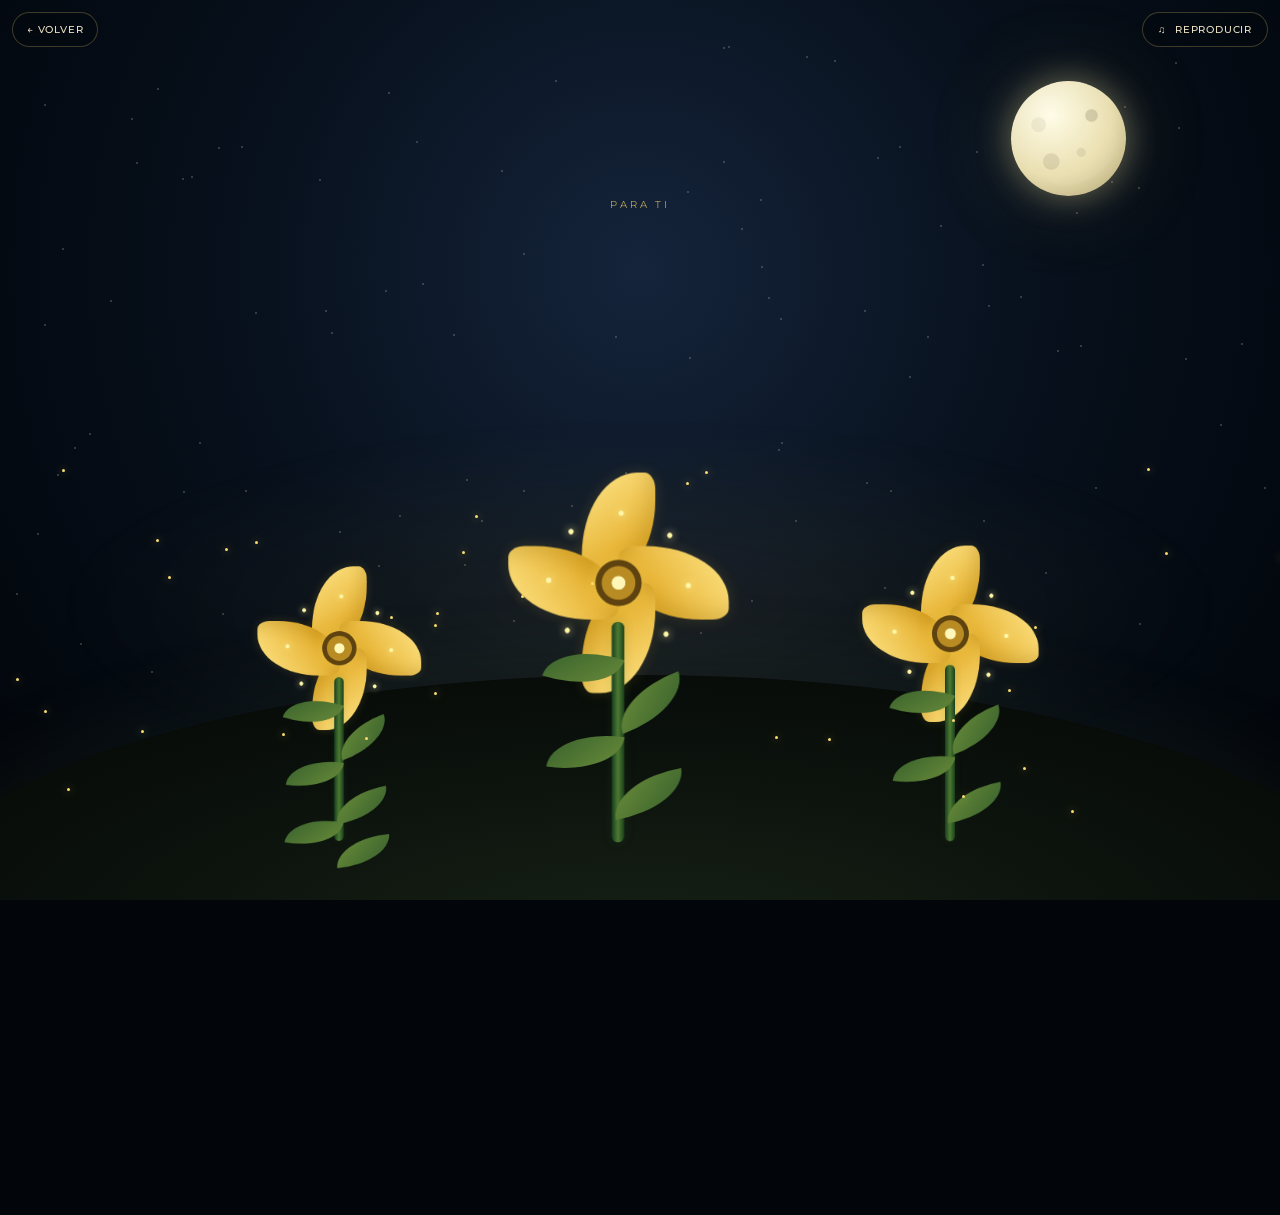
==== commit 7eeb15e9: "version2 2.2" ====
--- a/flower.html
+++ b/flower.html
@@ -58,7 +58,7 @@
       <span>¿Pensaste que ya había terminado?</span>
       <strong>Todavía falta una cosa.</strong>
       <div class="ending-actions">
-        <button id="restart" class="ending-button" type="button">volver a vivirlo ✦</button>
+        <a class="ending-button" href="index.html">volver al inicio ✦</a>
         <a class="ending-button ending-button--primary" href="siguiente.html">siguiente ✦</a>
       </div>
     </div>
